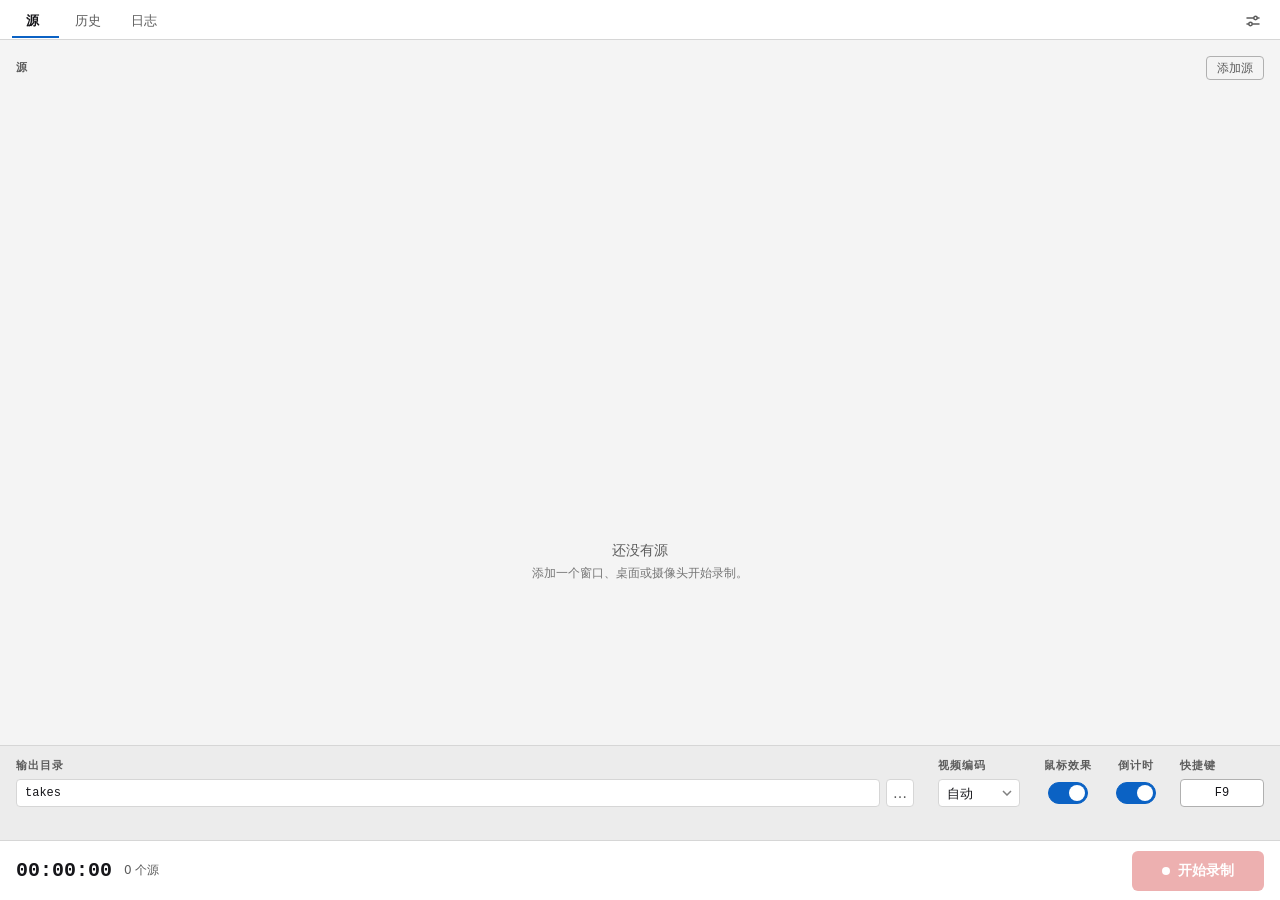
==== crates/takekit-gui/ui/index.html @ e5b91e58 "feat: countdown, hotkey and language/theme settings, review fixes Recording flow - Split a take into" ====
<!doctype html>
<html lang="zh-CN">
  <head>
    <meta charset="utf-8" />
    <title>TakeKit</title>
    <script>
      // Rust seeds the chosen palette before the page loads, so an explicit
      // light/dark does not paint the other one for a frame first. "auto" is
      // left to the stylesheets' media query.
      if (window.__TAKEKIT_THEME__) {
        document.documentElement.dataset.theme = window.__TAKEKIT_THEME__;
      }
    </script>
    <link rel="stylesheet" href="style.css" />
    <script>
      // PROBE-ONLY: proves the HTML asset itself was served and parsed.
      (function () {
        var send = function (stage) {
          try {
            if (window.__TAURI__ && window.__TAURI__.core) {
              window.__TAURI__.core.invoke("ui_ping", { stage: stage });
            }
          } catch (e) {}
        };
        send("html-head");
        window.addEventListener("DOMContentLoaded", function () {
          send("dom-ready");
        });
        window.addEventListener("error", function (ev) {
          send("js-error:" + (ev.message || "?").slice(0, 120));
        });
      })();
    </script>
  </head>
  <body>
    <!-- The Chinese text in this file is the fallback: it is what a page shows
         if i18n.js never runs, and what `data-i18n` replaces on load. -->
    <nav class="tabs" role="tablist" aria-label="面板" data-i18n-aria="tabs.aria">
      <button
        class="tab"
        id="tab-sources"
        type="button"
        role="tab"
        aria-selected="true"
        aria-controls="pane-sources"
      >
        <span data-i18n="tab.sources">源</span><span class="count" id="count"></span>
      </button>
      <button
        class="tab"
        id="tab-history"
        type="button"
        role="tab"
        aria-selected="false"
        aria-controls="pane-history"
        data-i18n="tab.history"
      >
        历史
      </button>
      <button
        class="tab"
        id="tab-log"
        type="button"
        role="tab"
        aria-selected="false"
        aria-controls="pane-log"
        data-i18n="tab.log"
      >
        日志
      </button>
      <button
        class="gear"
        id="settings-btn"
        type="button"
        aria-haspopup="true"
        aria-expanded="false"
        aria-controls="settings"
        title="设置"
        data-i18n-title="settings.open"
      >
        <svg viewBox="0 0 16 16" fill="none" stroke="currentColor" stroke-width="1.5" stroke-linecap="round" aria-hidden="true">
          <path d="M2 5h6.5M12.5 5H14M2 11h1.5M7.5 11H14" />
          <circle cx="10.5" cy="5" r="1.7" />
          <circle cx="5.5" cy="11" r="1.7" />
        </svg>
      </button>
    </nav>

    <section class="pane" id="pane-sources" role="tabpanel" aria-labelledby="tab-sources">
      <div class="section-head">
        <h2 class="section-title" id="sources-title" data-i18n="section.sources">源</h2>
        <button class="ghost" id="add-btn" type="button" data-i18n="sources.add">添加源</button>
      </div>
      <div id="source-list" class="source-list"></div>
      <div id="empty" class="empty">
        <p class="empty-title" data-i18n="sources.emptyTitle">还没有源</p>
        <p class="empty-hint" data-i18n="sources.emptyHint">
          添加一个窗口、桌面或摄像头开始录制。
        </p>
      </div>
    </section>

    <section class="pane hidden" id="pane-history" role="tabpanel" aria-labelledby="tab-history">
      <div class="section-head">
        <h2 class="section-title" data-i18n="section.history">历史</h2>
        <button class="ghost" id="history-clear" type="button" data-i18n="history.clear">
          清空…
        </button>
      </div>
      <div id="history-list" class="take-list"></div>
      <div id="history-empty" class="empty">
        <p class="empty-title" data-i18n="history.emptyTitle">还没有录制过</p>
        <p class="empty-hint" data-i18n="history.emptyHint">
          按 F9 或点「开始录制」，录完的那一段会出现在这里。
        </p>
      </div>
    </section>

    <section class="pane hidden" id="pane-log" role="tabpanel" aria-labelledby="tab-log">
      <div class="section-head">
        <h2 class="section-title" data-i18n="section.log">日志</h2>
        <button class="ghost" id="log-clear" type="button" data-i18n="history.clear">
          清空…
        </button>
      </div>
      <div id="log-list" class="take-list"></div>
      <div id="log-empty" class="empty">
        <p class="empty-title" data-i18n="log.emptyTitle">没有需要处理的事</p>
        <p class="empty-hint" data-i18n="log.emptyHint">
          源失效、编码失败这类问题会记在这里。
        </p>
      </div>
    </section>

    <section class="params" aria-labelledby="params-title">
      <h2 class="sr-only" id="params-title">参数</h2>

      <div class="field grow">
        <label for="out-path" data-i18n="params.out">输出目录</label>
        <div class="path-row">
          <input class="value mono" id="out-path" type="text" value="takes" spellcheck="false" />
          <button
            class="browse"
            id="out-browse"
            type="button"
            aria-label="选择输出目录"
            title="选择输出目录"
            data-i18n-aria="params.outPick"
            data-i18n-title="params.outPick"
          >
            …
          </button>
        </div>
      </div>

      <div class="field">
        <label for="encoder" data-i18n="params.encoder">视频编码</label>
        <select class="value" id="encoder">
          <option value="" data-i18n="params.encoderAuto">自动</option>
          <option value="nvenc">NVENC</option>
          <option value="qsv">QSV</option>
          <option value="amf">AMF</option>
          <option value="x264">libx264</option>
        </select>
      </div>

      <div class="field centered">
        <label
          for="marks-value"
          title="点击涟漪与拖动轨迹叠加到录制画面上"
          data-i18n-title="params.marksHint"
          data-i18n="params.marks"
          >鼠标效果</label
        >
        <input class="switch" id="marks-value" type="checkbox" role="switch" checked />
      </div>

      <div class="field centered">
        <label
          for="countdown-value"
          title="开始录制前的全屏倒计时。关掉后按 F9 直接开录，但开头 0.3–0.5 秒的动作不会进画面。"
          data-i18n-title="params.countdownHint"
          data-i18n="params.countdown"
          >倒计时</label
        >
        <input class="switch" id="countdown-value" type="checkbox" role="switch" checked />
      </div>

      <div class="field">
        <label for="hotkey-btn" data-i18n="params.hotkey">快捷键</label>
        <button
          class="chip"
          id="hotkey-btn"
          type="button"
          title="点击后按新的组合键"
          data-i18n-title="params.hotkeyHint"
        >
          F9
        </button>
        <!-- Reserved height in every state: the params row must not jump when
             the capture hint comes and goes. -->
        <span class="field-note" id="hotkey-note"></span>
      </div>
    </section>

    <footer class="bar">
      <span class="clock mono" id="clock">00:00:00</span>
      <span class="hint" id="hint">0 个源</span>
      <button class="rec" id="rec-btn" type="button" disabled data-i18n="bar.rec">开始录制</button>
    </footer>

    <div class="notice hidden" id="notice" role="status">
      <span class="dot warn" id="notice-dot"></span>
      <p id="notice-text"></p>
      <button
        class="notice-x"
        id="notice-x"
        type="button"
        title="关闭"
        data-i18n-title="notice.close"
      >
        ✕
      </button>
    </div>

    <div class="popover hidden" id="picker">
      <input
        class="search"
        id="picker-search"
        placeholder="搜索窗口或摄像头…"
        data-i18n-ph="picker.search"
        autocomplete="off"
      />
      <div class="picker-body" id="picker-body"></div>
    </div>

    <div class="popover settings hidden" id="settings" role="dialog" aria-label="设置"
         data-i18n-aria="settings.open">
      <div class="settings-group">
        <p class="settings-label" data-i18n="settings.language">语言</p>
        <div class="seg">
          <button type="button" data-lang="zh" aria-pressed="true">中文</button>
          <button type="button" data-lang="en" aria-pressed="false">English</button>
        </div>
      </div>
      <div class="settings-group">
        <p class="settings-label" data-i18n="settings.theme">主题</p>
        <div class="seg">
          <button type="button" data-theme-opt="auto" aria-pressed="true" data-i18n="settings.themeAuto">
            跟随系统
          </button>
          <button type="button" data-theme-opt="light" aria-pressed="false" data-i18n="settings.themeLight">
            浅色
          </button>
          <button type="button" data-theme-opt="dark" aria-pressed="false" data-i18n="settings.themeDark">
            深色
          </button>
        </div>
      </div>
      <p class="settings-note" data-i18n="settings.note">语言与主题立即生效，并记住到下次启动。</p>
    </div>

    <script src="shared.js"></script>
    <script src="i18n.js"></script>
    <script src="beep.js"></script>
    <script src="main.js"></script>
  </body>
</html>
---- crates/takekit-gui/ui/style.css ----
/* TakeKit panel — Minimalism & Swiss Style.
   Neutral ramp + a single accent, strong type hierarchy, geometric spacing on
   a 4/8 grid, restrained 160ms state transitions. Both themes are authored,
   not derived. */

:root {
  --tk-canvas: #f4f4f4;
  --tk-surface: #ffffff;
  --tk-sunken: #ececec;
  --tk-border: #d6d6d6;
  --tk-border-strong: #b0b0b0;
  --tk-text: #16161a;
  /* 4.5:1 on white: the old #8a8a8a was ~3.5:1, which reads as grey fuzz at
     13px (row meta, empty-state hints, log detail lines). */
  --tk-text-2: #5c5c5c;
  --tk-text-3: #767676;
  --tk-accent: #0b62c4;
  --tk-accent-fg: #ffffff;
  --tk-accent-soft: rgba(11, 98, 196, 0.12);
  --tk-rec: #ce1f1f;
  --tk-rec-fg: #ffffff;
  --tk-ok: #0e700e;
  --tk-ok-soft: rgba(14, 112, 14, 0.12);
  --tk-warn: #8a5300;
  --tk-radius-sm: 4px;
  --tk-radius-md: 6px;
  --tk-font-ui: "Segoe UI Variable Text", "Segoe UI", "Microsoft YaHei UI",
    system-ui, sans-serif;
  --tk-font-mono: "Cascadia Mono", Consolas, "Courier New", monospace;
  --tk-chevron: url("data:image/svg+xml,%3Csvg xmlns='http://www.w3.org/2000/svg' width='10' height='6'%3E%3Cpath d='M1 1l4 4 4-4' fill='none' stroke='%23808080' stroke-width='1.5'/%3E%3C/svg%3E");
  --tk-dur: 160ms;
  --tk-ease: cubic-bezier(0.2, 0, 0, 1);
}

/* `auto` follows the system; an explicit choice is an attribute on <html>
   (see shared.js applyTheme). The two blocks hold the same values because CSS
   has no way to share a declaration block between a media query and an
   attribute selector, and a `light-dark()` rewrite would take the entire
   palette down on a WebView2 runtime that predates it. */
@media (prefers-color-scheme: dark) {
  :root:not([data-theme="light"]) {
    --tk-canvas: #191919;
    --tk-surface: #232323;
    --tk-sunken: #2c2c2c;
    --tk-border: #3a3a3a;
    --tk-border-strong: #5a5a5a;
    --tk-text: #f2f2f2;
    --tk-text-2: #a6a6a6;
    /* Same reason as the light theme, on the dark surfaces. */
    --tk-text-3: #8f8f8f;
    --tk-accent: #4c9dff;
    --tk-accent-fg: #0a0a0a;
    --tk-accent-soft: rgba(76, 157, 255, 0.16);
    --tk-rec: #ff5f52;
    --tk-rec-fg: #1a0503;
    --tk-ok: #6ccb5f;
    --tk-ok-soft: rgba(108, 203, 95, 0.18);
    --tk-warn: #e8b339;
  }
}

:root[data-theme="dark"] {
  --tk-canvas: #191919;
  --tk-surface: #232323;
  --tk-sunken: #2c2c2c;
  --tk-border: #3a3a3a;
  --tk-border-strong: #5a5a5a;
  --tk-text: #f2f2f2;
  --tk-text-2: #a6a6a6;
  --tk-text-3: #8f8f8f;
  --tk-accent: #4c9dff;
  --tk-accent-fg: #0a0a0a;
  --tk-accent-soft: rgba(76, 157, 255, 0.16);
  --tk-rec: #ff5f52;
  --tk-rec-fg: #1a0503;
  --tk-ok: #6ccb5f;
  --tk-ok-soft: rgba(108, 203, 95, 0.18);
  --tk-warn: #e8b339;
}

* {
  box-sizing: border-box;
}

html,
body {
  height: 100%;
  margin: 0;
}

body {
  display: flex;
  flex-direction: column;
  background: var(--tk-canvas);
  color: var(--tk-text);
  font-family: var(--tk-font-ui);
  font-size: 13px;
  line-height: 1.45;
  overflow: hidden;
  user-select: none;
  position: relative;
}

@media (prefers-reduced-motion: reduce) {
  *,
  *::before,
  *::after {
    transition-duration: 0ms !important;
    animation-duration: 0ms !important;
  }
}

.mono {
  font-family: var(--tk-font-mono);
  font-variant-numeric: tabular-nums;
}

.ellipsis {
  overflow: hidden;
  white-space: nowrap;
  text-overflow: ellipsis;
}

.hidden {
  display: none !important;
}

.sr-only {
  position: absolute;
  width: 1px;
  height: 1px;
  margin: -1px;
  padding: 0;
  overflow: hidden;
  clip-path: inset(50%);
  white-space: nowrap;
}

button,
input,
select {
  font-family: inherit;
  font-size: 13px;
  color: inherit;
}

/* One visible-focus style for everything the keyboard can reach. */
:focus-visible {
  outline: 2px solid var(--tk-accent);
  outline-offset: 1px;
}

/* ── Type scale (Swiss: small caps labels against readable body) ────────── */

.section-title,
.field label {
  font-size: 11px;
  font-weight: 600;
  letter-spacing: 0.09em;
  text-transform: uppercase;
  color: var(--tk-text-2);
}

/* ── Tabs ───────────────────────────────────────────────────────────────── */

.tabs {
  flex: none;
  display: flex;
  gap: 2px;
  padding: 6px 12px 0;
  background: var(--tk-surface);
  border-bottom: 1px solid var(--tk-border);
}

.tab {
  position: relative;
  height: 32px;
  padding: 0 14px;
  margin-bottom: -1px;
  font-size: 13px;
  color: var(--tk-text-2);
  background: none;
  border: none;
  border-bottom: 2px solid transparent;
  cursor: pointer;
  transition: color var(--tk-dur) var(--tk-ease);
}

.tab:hover {
  color: var(--tk-text);
}

.tab[aria-selected="true"] {
  color: var(--tk-text);
  font-weight: 600;
  border-bottom-color: var(--tk-accent);
}

.tab .count {
  margin-left: 6px;
}

/* Something in that pane has not been looked at yet. Drawn as a dot rather
   than a badge: the count is already beside it. */
.tab.unread::after {
  content: "";
  position: absolute;
  top: 7px;
  right: 4px;
  width: 6px;
  height: 6px;
  border-radius: 50%;
  background: var(--tk-ok);
}

.tab.unread.warn::after {
  background: var(--tk-warn);
}

.tab.unread.error::after {
  background: var(--tk-rec);
}

/* ── Notice ─────────────────────────────────────────────────────────────── */
/* Pinned over everything, including the picker popover: it is a report, not
   part of the layout, and it never moves what is underneath it. */

.notice {
  position: fixed;
  top: 46px;
  right: 16px;
  z-index: 50;
  width: 440px;
  display: flex;
  align-items: flex-start;
  gap: 10px;
  padding: 10px 8px 10px 12px;
  background: var(--tk-surface);
  border: 1px solid var(--tk-border-strong);
  border-left: 3px solid var(--tk-warn);
  border-radius: 8px;
  box-shadow: 0 8px 28px rgba(0, 0, 0, 0.28);
  animation: notice-in var(--tk-dur) var(--tk-ease);
}

.notice.error {
  border-left-color: var(--tk-rec);
}

.notice p {
  flex: 1;
  min-width: 0;
  margin: 0;
  font-size: 12px;
  display: -webkit-box;
  -webkit-line-clamp: 3;
  -webkit-box-orient: vertical;
  overflow: hidden;
}

.notice .dot {
  margin-top: 4px;
}

.notice-x {
  flex: none;
  width: 20px;
  height: 20px;
  display: grid;
  place-items: center;
  font-size: 12px;
  line-height: 1;
  color: var(--tk-text-3);
  background: none;
  border: none;
  border-radius: var(--tk-radius-sm);
  cursor: pointer;
}

.notice-x:hover {
  background: var(--tk-sunken);
  color: var(--tk-text);
}

@keyframes notice-in {
  from {
    opacity: 0;
    transform: translateY(-6px);
  }
}

/* ── Sources ────────────────────────────────────────────────────────────── */

.pane {
  flex: 1;
  min-height: 0;
  display: flex;
  flex-direction: column;
  padding: 16px 16px 0;
}

.section-head {
  display: flex;
  align-items: center;
  gap: 8px;
  height: 24px;
  margin-bottom: 10px;
}

.section-head .section-title {
  margin: 0;
}

.count {
  font-family: var(--tk-font-mono);
  font-size: 11px;
  color: var(--tk-text-3);
}

.ghost {
  margin-left: auto;
  height: 24px;
  padding: 0 10px;
  font-size: 12px;
  color: var(--tk-text-2);
  background: transparent;
  border: 1px solid var(--tk-border-strong);
  border-radius: var(--tk-radius-sm);
  cursor: pointer;
  transition:
    border-color var(--tk-dur) var(--tk-ease),
    color var(--tk-dur) var(--tk-ease),
    background var(--tk-dur) var(--tk-ease);
}

.ghost:hover {
  border-color: var(--tk-text-2);
  color: var(--tk-text);
}

.ghost:active {
  background: var(--tk-sunken);
}

.source-list,
.take-list {
  flex: 1;
  min-height: 0;
  overflow-y: auto;
  display: flex;
  flex-direction: column;
  gap: 6px;
  padding-bottom: 16px;
}

.row {
  flex: none;
  height: 56px;
  display: flex;
  align-items: center;
  gap: 10px;
  padding: 0 12px;
  background: var(--tk-surface);
  border: 1px solid var(--tk-border);
  border-radius: var(--tk-radius-md);
  transition:
    border-color var(--tk-dur) var(--tk-ease),
    background var(--tk-dur) var(--tk-ease);
}

.row:hover {
  border-color: var(--tk-border-strong);
}

.dot {
  flex: none;
  width: 8px;
  height: 8px;
  border-radius: 50%;
  background: var(--tk-text-3);
}

.dot.ok {
  background: var(--tk-ok);
}

.dot.warn {
  background: var(--tk-warn);
  clip-path: polygon(0 0, 100% 0, 100% 100%, 50% 62%, 0 100%);
}

.dot.err {
  background: var(--tk-rec);
  clip-path: polygon(0 0, 100% 0, 100% 100%, 50% 62%, 0 100%);
}

.row-main {
  flex: 1;
  min-width: 0;
}

.row-name {
  font-size: 14px;
  font-weight: 500;
  overflow: hidden;
  white-space: nowrap;
  text-overflow: ellipsis;
}

.row-meta {
  font-family: var(--tk-font-mono);
  font-size: 11px;
  color: var(--tk-text-2);
  overflow: hidden;
  white-space: nowrap;
  text-overflow: ellipsis;
}

.row-remove {
  flex: none;
  width: 24px;
  height: 24px;
  padding: 0;
  font-size: 14px;
  line-height: 1;
  color: var(--tk-text-3);
  background: transparent;
  border: none;
  border-radius: var(--tk-radius-sm);
  cursor: pointer;
  transition:
    background var(--tk-dur) var(--tk-ease),
    color var(--tk-dur) var(--tk-ease);
}

.row-remove:hover {
  background: var(--tk-sunken);
  color: var(--tk-text);
}

.row-param {
  flex: none;
  height: 24px;
  padding: 0 20px 0 6px;
  font-size: 12px;
  color: var(--tk-text-2);
  background: var(--tk-canvas) var(--tk-chevron) no-repeat right 5px center;
  border: 1px solid var(--tk-border);
  border-radius: var(--tk-radius-sm);
  appearance: none;
  cursor: pointer;
  transition:
    border-color var(--tk-dur) var(--tk-ease),
    color var(--tk-dur) var(--tk-ease);
}

.row-param:hover {
  border-color: var(--tk-border-strong);
  color: var(--tk-text);
}

.row-param:focus-visible {
  outline-offset: -1px;
}

.empty {
  flex: 1;
  display: flex;
  flex-direction: column;
  align-items: center;
  justify-content: center;
  gap: 4px;
  padding-bottom: 32px;
  text-align: center;
}

.empty-title {
  margin: 0;
  font-size: 14px;
  font-weight: 500;
  color: var(--tk-text-2);
}

.empty-hint {
  margin: 0;
  font-size: 12px;
  color: var(--tk-text-3);
}

/* ── History rows ───────────────────────────────────────────────────────── */
/* The whole row is the button: the folder is what a click is for, and a row
   with one small target in it would not say so. */

.day {
  flex: none;
  margin: 8px 0 0;
  font-family: var(--tk-font-mono);
  font-size: 11px;
  letter-spacing: 0.04em;
  color: var(--tk-text-3);
}

.take-list .day:first-child {
  margin-top: 0;
}

.take {
  flex: none;
  width: 100%;
  display: flex;
  align-items: center;
  gap: 10px;
  padding: 7px 10px 7px 12px;
  font-family: inherit;
  font-size: 13px;
  color: var(--tk-text);
  text-align: left;
  background: var(--tk-surface);
  border: 1px solid var(--tk-border);
  border-radius: var(--tk-radius-md);
  cursor: pointer;
  transition:
    border-color var(--tk-dur) var(--tk-ease),
    background var(--tk-dur) var(--tk-ease);
}

.take:hover {
  border-color: var(--tk-border-strong);
}

.take:active {
  background: var(--tk-sunken);
}

.take:focus-visible {
  outline-offset: 1px;
}

.take.fresh {
  border-color: var(--tk-ok);
  box-shadow: 0 0 0 3px var(--tk-ok-soft);
}

.take .when,
.entry .when {
  flex: none;
  width: 44px;
  font-family: var(--tk-font-mono);
  font-size: 12px;
  font-variant-numeric: tabular-nums;
  color: var(--tk-text-2);
}

.take .stats {
  flex: none;
  font-family: var(--tk-font-mono);
  font-size: 11px;
  color: var(--tk-text-2);
  white-space: nowrap;
}

.take .path {
  flex: 1;
  min-width: 0;
  overflow: hidden;
  white-space: nowrap;
  text-overflow: ellipsis;
  font-family: var(--tk-font-mono);
  font-size: 11px;
  color: var(--tk-text-2);
}

.take .open {
  flex: none;
  width: 24px;
  height: 24px;
  display: grid;
  place-items: center;
  color: var(--tk-text-3);
  border-radius: var(--tk-radius-sm);
  transition:
    background var(--tk-dur) var(--tk-ease),
    color var(--tk-dur) var(--tk-ease);
}

.take:hover .open {
  background: var(--tk-accent-soft);
  color: var(--tk-accent);
}

.take .badge {
  flex: none;
  padding: 1px 5px;
  font-size: 10px;
  font-weight: 600;
  color: var(--tk-ok);
  background: var(--tk-ok-soft);
  border-radius: 3px;
}

/* ── Log rows ───────────────────────────────────────────────────────────── */

.entry {
  flex: none;
  display: flex;
  align-items: flex-start;
  gap: 10px;
  padding: 8px 12px;
  background: var(--tk-surface);
  border: 1px solid var(--tk-border);
  border-radius: var(--tk-radius-md);
  /* The reason is the part worth copying into a bug report. */
  user-select: text;
}

.entry .dot {
  margin-top: 5px;
}

.entry .body {
  flex: 1;
  min-width: 0;
}

.entry .what {
  font-size: 13px;
}

.entry .why {
  margin-top: 2px;
  font-family: var(--tk-font-mono);
  font-size: 11px;
  color: var(--tk-text-2);
  overflow-wrap: anywhere;
}

.entry .why a {
  margin-left: 6px;
  color: var(--tk-accent);
  text-decoration: none;
}

.entry .why a:hover {
  text-decoration: underline;
}

/* Shared disabled treatment: clearly non-interactive, never ambiguous. */
:disabled {
  opacity: 0.45;
  cursor: not-allowed;
}

/* ── Params ─────────────────────────────────────────────────────────────── */

.params {
  flex: none;
  display: flex;
  align-items: flex-start;
  gap: 24px;
  padding: 12px 16px 14px;
  background: var(--tk-sunken);
  border-top: 1px solid var(--tk-border);
}

.field {
  display: flex;
  flex-direction: column;
  gap: 5px;
  min-width: 0;
}

.field.grow {
  flex: 1;
}

.field input.value,
.field select.value {
  height: 28px;
  padding: 0 8px;
  color: var(--tk-text);
  background: var(--tk-surface);
  border: 1px solid var(--tk-border);
  border-radius: var(--tk-radius-sm);
  transition:
    border-color var(--tk-dur) var(--tk-ease),
    background var(--tk-dur) var(--tk-ease);
}

.field input.value.mono {
  font-family: var(--tk-font-mono);
  font-size: 12px;
}

.field input.value:hover,
.field select.value:hover {
  border-color: var(--tk-border-strong);
}

.field input.value:focus,
.field select.value:focus {
  outline-offset: -1px;
  border-color: transparent;
}

.field select.value {
  padding-right: 24px;
  appearance: none;
  background: var(--tk-surface) var(--tk-chevron) no-repeat right 7px center;
  cursor: pointer;
}

/* A label and its control narrower than it: centring the pair reads as one
   unit, where left-aligning leaves the control hanging off the label's left. */
.field.centered {
  align-items: center;
}

.field .switch {
  margin-top: 3px;
}

.path-row {
  display: flex;
  gap: 6px;
}

.path-row .value {
  flex: 1;
  min-width: 0;
}

.field button.browse {
  flex: none;
  width: 28px;
  height: 28px;
  padding: 0;
  font-size: 14px;
  line-height: 1;
  color: var(--tk-text-2);
  background: var(--tk-surface);
  border: 1px solid var(--tk-border);
  border-radius: var(--tk-radius-sm);
  cursor: pointer;
  transition:
    border-color var(--tk-dur) var(--tk-ease),
    color var(--tk-dur) var(--tk-ease);
}

.field button.browse:hover {
  border-color: var(--tk-border-strong);
  color: var(--tk-text);
}

/* ── Switch (click marks) ───────────────────────────────────────────────── */

.switch {
  appearance: none;
  position: relative;
  flex: none;
  width: 40px;
  height: 22px;
  margin: 0;
  background: var(--tk-sunken);
  border: 1px solid var(--tk-border-strong);
  border-radius: 11px;
  cursor: pointer;
  transition:
    background var(--tk-dur) var(--tk-ease),
    border-color var(--tk-dur) var(--tk-ease);
}

.switch::after {
  content: "";
  position: absolute;
  top: 2px;
  left: 2px;
  width: 16px;
  height: 16px;
  background: var(--tk-text-2);
  border-radius: 50%;
  transition:
    transform var(--tk-dur) var(--tk-ease),
    background var(--tk-dur) var(--tk-ease);
}

.switch:checked {
  background: var(--tk-accent);
  border-color: var(--tk-accent);
}

.switch:checked::after {
  background: var(--tk-accent-fg);
  transform: translateX(18px);
}

/* ── Status bar ─────────────────────────────────────────────────────────── */

.bar {
  flex: none;
  height: 60px;
  display: flex;
  align-items: center;
  gap: 12px;
  padding: 0 16px;
  background: var(--tk-surface);
  border-top: 1px solid var(--tk-border);
}

.clock {
  font-size: 20px;
  font-weight: 600;
  color: var(--tk-text);
}

.hint {
  font-size: 12px;
  color: var(--tk-text-2);
  overflow: hidden;
  white-space: nowrap;
  text-overflow: ellipsis;
}

.rec {
  display: inline-flex;
  align-items: center;
  gap: 8px;
  margin-left: auto;
  height: 40px;
  min-width: 132px;
  justify-content: center;
  padding: 0 18px;
  font-size: 14px;
  font-weight: 600;
  color: var(--tk-rec-fg);
  background: var(--tk-rec);
  border: none;
  border-radius: var(--tk-radius-md);
  cursor: pointer;
  transition: background var(--tk-dur) var(--tk-ease);
}

.rec::before {
  content: "";
  width: 8px;
  height: 8px;
  background: currentColor;
  border-radius: 50%;
}

.rec:hover:not(:disabled) {
  background: color-mix(in srgb, var(--tk-rec) 88%, var(--tk-text));
}

.rec:disabled {
  opacity: 0.35;
  cursor: not-allowed;
}

.rec.live::before {
  animation: rec-pulse 1.6s var(--tk-ease) infinite;
}

@keyframes rec-pulse {
  0%,
  100% {
    opacity: 1;
  }
  50% {
    opacity: 0.25;
  }
}

/* ── Picker popover ─────────────────────────────────────────────────────── */

.popover {
  position: absolute;
  top: 56px;
  right: 16px;
  width: 420px;
  max-height: 300px;
  display: flex;
  flex-direction: column;
  background: var(--tk-surface);
  border: 1px solid var(--tk-border-strong);
  border-radius: var(--tk-radius-md);
  box-shadow: 0 12px 32px rgba(0, 0, 0, 0.22);
  overflow: hidden;
  z-index: 10;
}

.search {
  flex: none;
  height: 36px;
  margin: 10px;
  padding: 0 10px;
  color: var(--tk-text);
  background: var(--tk-canvas);
  border: 1px solid var(--tk-border);
  border-radius: var(--tk-radius-sm);
}

.search:focus {
  outline-offset: -1px;
  border-color: transparent;
}

.picker-body {
  flex: 1;
  min-height: 0;
  overflow-y: auto;
  padding: 0 10px 10px;
}

.group-label {
  padding: 8px 4px 4px;
  font-size: 11px;
  font-weight: 600;
  letter-spacing: 0.09em;
  text-transform: uppercase;
  color: var(--tk-text-3);
}

.pick {
  width: 100%;
  display: flex;
  align-items: center;
  gap: 8px;
  padding: 8px;
  font-size: 13px;
  color: var(--tk-text);
  text-align: left;
  background: transparent;
  border: none;
  border-radius: var(--tk-radius-sm);
  cursor: pointer;
  transition: background var(--tk-dur) var(--tk-ease);
}

.pick:hover {
  background: var(--tk-canvas);
}

.pick:active {
  background: var(--tk-accent-soft);
}

.pick .name {
  flex: 1;
  min-width: 0;
  overflow: hidden;
  white-space: nowrap;
  text-overflow: ellipsis;
}

.pick .meta {
  flex: none;
  font-family: var(--tk-font-mono);
  font-size: 11px;
  color: var(--tk-text-3);
}

.pick.empty-row {
  color: var(--tk-text-3);
  cursor: default;
}

.pick.empty-row:hover {
  background: transparent;
}

/* ── Scrollbars ─────────────────────────────────────────────────────────── */

.source-list::-webkit-scrollbar,
.picker-body::-webkit-scrollbar {
  width: 10px;
}

.source-list::-webkit-scrollbar-thumb,
.picker-body::-webkit-scrollbar-thumb {
  background: var(--tk-border-strong);
  border: 3px solid transparent;
  background-clip: content-box;
  border-radius: 5px;
}

/* ── Settings entry (tab bar) ───────────────────────────────────────────── */

.gear {
  flex: none;
  align-self: center;
  width: 30px;
  height: 30px;
  margin: 0 0 3px auto;
  display: grid;
  place-items: center;
  color: var(--tk-text-2);
  background: none;
  border: none;
  border-radius: var(--tk-radius-sm);
  cursor: pointer;
  transition:
    background var(--tk-dur) var(--tk-ease),
    color var(--tk-dur) var(--tk-ease);
}

.gear:hover {
  color: var(--tk-text);
}

.gear[aria-expanded="true"] {
  background: var(--tk-sunken);
  color: var(--tk-text);
}

.gear svg {
  width: 16px;
  height: 16px;
}

/* ── Hotkey chip (params row) ───────────────────────────────────────────── */
/* Reads as a value, not a button: the only affordance is the cursor and the
   border, because the thing it holds is the point. */

.chip {
  height: 28px;
  min-width: 84px;
  padding: 0 10px;
  display: inline-flex;
  align-items: center;
  justify-content: center;
  font-family: var(--tk-font-mono);
  font-size: 12px;
  color: var(--tk-text);
  background: var(--tk-surface);
  border: 1px solid var(--tk-border-strong);
  border-radius: var(--tk-radius-sm);
  cursor: pointer;
  transition:
    border-color var(--tk-dur) var(--tk-ease),
    background var(--tk-dur) var(--tk-ease),
    color var(--tk-dur) var(--tk-ease);
}

.chip:hover {
  border-color: var(--tk-text-2);
}

.chip.capturing,
.chip.capturing:hover {
  border: 1px dashed var(--tk-accent);
  background: var(--tk-accent-soft);
  color: var(--tk-accent);
}

.chip.error {
  border-color: var(--tk-rec);
  color: var(--tk-rec);
}

.chip.ok {
  border-color: var(--tk-ok);
  color: var(--tk-ok);
}

/* Reserved even when empty: the params row keeps its height in every state. */
.field-note {
  height: 14px;
  font-size: 11px;
  line-height: 14px;
  color: var(--tk-text-3);
  white-space: nowrap;
}

/* ── Settings popover ───────────────────────────────────────────────────── */

.settings {
  display: block;
  top: 48px;
  right: 12px;
  width: 268px;
  max-height: none;
  padding: 14px;
}

.settings-group + .settings-group {
  margin-top: 14px;
}

.settings-label {
  margin: 0 0 6px;
  font-size: 11px;
  font-weight: 600;
  letter-spacing: 0.09em;
  text-transform: uppercase;
  color: var(--tk-text-3);
}

.seg {
  display: flex;
  border: 1px solid var(--tk-border-strong);
  border-radius: var(--tk-radius-sm);
  overflow: hidden;
}

.seg button {
  flex: 1;
  height: 28px;
  font-size: 12px;
  color: var(--tk-text-2);
  background: var(--tk-surface);
  border: none;
  border-right: 1px solid var(--tk-border);
  cursor: pointer;
  transition:
    background var(--tk-dur) var(--tk-ease),
    color var(--tk-dur) var(--tk-ease);
}

.seg button:last-child {
  border-right: 0;
}

.seg button:hover {
  background: var(--tk-sunken);
  color: var(--tk-text);
}

.seg button[aria-pressed="true"] {
  background: var(--tk-accent);
  color: var(--tk-accent-fg);
}

.settings-note {
  margin: 12px 0 0;
  font-size: 11px;
  color: var(--tk-text-3);
}
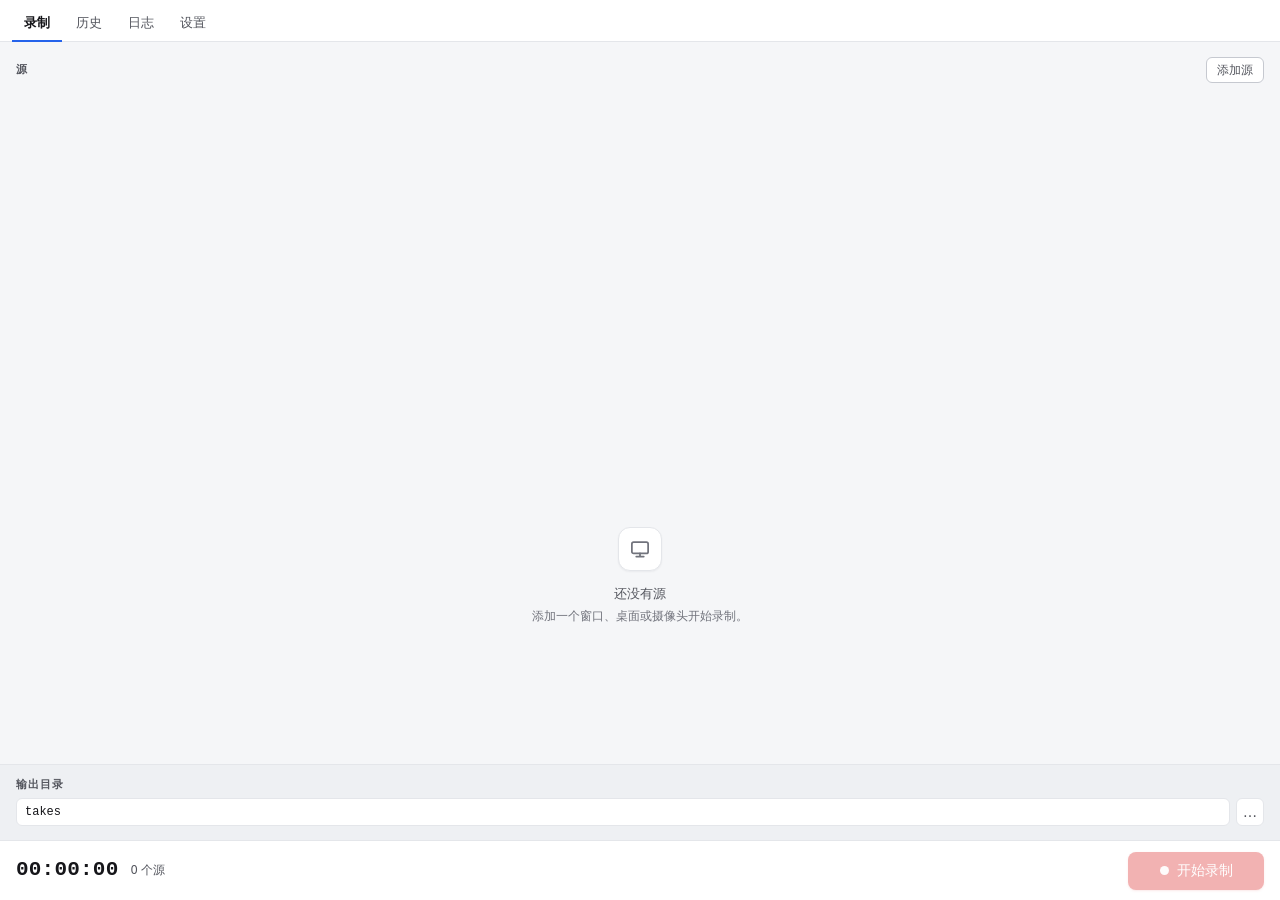
==== commit 14c1b29a: "feat: settings tab and panel restyle, minimized-window takes, serde fixes Move every take control in" ====
--- a/crates/takekit-gui/ui/index.html
+++ b/crates/takekit-gui/ui/index.html
@@ -32,7 +32,7 @@
       })();
     </script>
   </head>
-  <body>
+  <body data-tab="sources">
     <!-- The Chinese text in this file is the fallback: it is what a page shows
          if i18n.js never runs, and what `data-i18n` replaces on load. -->
     <nav class="tabs" role="tablist" aria-label="面板" data-i18n-aria="tabs.aria">
@@ -44,7 +44,7 @@
         aria-selected="true"
         aria-controls="pane-sources"
       >
-        <span data-i18n="tab.sources">源</span><span class="count" id="count"></span>
+        <span data-i18n="tab.sources">录制</span>
       </button>
       <button
         class="tab"
@@ -69,20 +69,15 @@
         日志
       </button>
       <button
-        class="gear"
-        id="settings-btn"
-        type="button"
-        aria-haspopup="true"
-        aria-expanded="false"
-        aria-controls="settings"
-        title="设置"
-        data-i18n-title="settings.open"
-      >
-        <svg viewBox="0 0 16 16" fill="none" stroke="currentColor" stroke-width="1.5" stroke-linecap="round" aria-hidden="true">
-          <path d="M2 5h6.5M12.5 5H14M2 11h1.5M7.5 11H14" />
-          <circle cx="10.5" cy="5" r="1.7" />
-          <circle cx="5.5" cy="11" r="1.7" />
-        </svg>
+        class="tab"
+        id="tab-settings"
+        type="button"
+        role="tab"
+        aria-selected="false"
+        aria-controls="pane-settings"
+        data-i18n="tab.settings"
+      >
+        设置
       </button>
     </nav>
 
@@ -93,6 +88,12 @@
       </div>
       <div id="source-list" class="source-list"></div>
       <div id="empty" class="empty">
+        <div class="mark" aria-hidden="true">
+          <svg viewBox="0 0 16 16" fill="none" stroke="currentColor" stroke-width="1.4">
+            <rect x="1.5" y="2.5" width="13" height="9" rx="1.4" />
+            <path d="M5 14h6M8 11.5V14" stroke-linecap="round" />
+          </svg>
+        </div>
         <p class="empty-title" data-i18n="sources.emptyTitle">还没有源</p>
         <p class="empty-hint" data-i18n="sources.emptyHint">
           添加一个窗口、桌面或摄像头开始录制。
@@ -102,13 +103,18 @@
 
     <section class="pane hidden" id="pane-history" role="tabpanel" aria-labelledby="tab-history">
       <div class="section-head">
-        <h2 class="section-title" data-i18n="section.history">历史</h2>
         <button class="ghost" id="history-clear" type="button" data-i18n="history.clear">
           清空…
         </button>
       </div>
       <div id="history-list" class="take-list"></div>
       <div id="history-empty" class="empty">
+        <div class="mark" aria-hidden="true">
+          <svg viewBox="0 0 16 16" fill="none" stroke="currentColor" stroke-width="1.4">
+            <circle cx="8" cy="8" r="5.5" />
+            <path d="M8 5.5V8l1.8 1.8" stroke-linecap="round" />
+          </svg>
+        </div>
         <p class="empty-title" data-i18n="history.emptyTitle">还没有录制过</p>
         <p class="empty-hint" data-i18n="history.emptyHint">
           按 F9 或点「开始录制」，录完的那一段会出现在这里。
@@ -118,13 +124,17 @@
 
     <section class="pane hidden" id="pane-log" role="tabpanel" aria-labelledby="tab-log">
       <div class="section-head">
-        <h2 class="section-title" data-i18n="section.log">日志</h2>
         <button class="ghost" id="log-clear" type="button" data-i18n="history.clear">
           清空…
         </button>
       </div>
       <div id="log-list" class="take-list"></div>
       <div id="log-empty" class="empty">
+        <div class="mark" aria-hidden="true">
+          <svg viewBox="0 0 16 16" fill="none" stroke="currentColor" stroke-width="1.4">
+            <path d="M3 4h10M3 8h10M3 12h6" stroke-linecap="round" />
+          </svg>
+        </div>
         <p class="empty-title" data-i18n="log.emptyTitle">没有需要处理的事</p>
         <p class="empty-hint" data-i18n="log.emptyHint">
           源失效、编码失败这类问题会记在这里。
@@ -132,74 +142,138 @@
       </div>
     </section>
 
+    <section
+      class="pane hidden"
+      id="pane-settings"
+      role="tabpanel"
+      aria-labelledby="tab-settings"
+    >
+      <div class="set-body">
+        <div class="set-group">
+          <p class="set-label" data-i18n="settings.capture">采集与编码</p>
+          <div class="set-row">
+            <div class="txt">
+              <label class="title" for="backend" data-i18n="params.backend">采集方式</label>
+            </div>
+            <div class="ctl">
+              <select class="value" id="backend">
+                <option value="windows" data-i18n="params.backendWindows">
+                  Windows API（后台窗口可录）
+                </option>
+                <option value="ffmpeg" data-i18n="params.backendFfmpeg">ffmpeg</option>
+              </select>
+            </div>
+          </div>
+          <div class="set-row">
+            <div class="txt">
+              <label class="title" for="encoder" data-i18n="params.encoder">视频编码</label>
+            </div>
+            <div class="ctl">
+              <select class="value" id="encoder">
+                <option value="" data-i18n="params.encoderAuto">自动</option>
+                <option value="nvenc">NVENC</option>
+                <option value="qsv">QSV</option>
+                <option value="amf">AMF</option>
+                <option value="x264">libx264</option>
+              </select>
+            </div>
+          </div>
+        </div>
+        <div class="set-group">
+          <p class="set-label" data-i18n="settings.recording">录制行为</p>
+          <div class="set-row">
+            <div class="txt">
+              <label class="title" for="marks-value" data-i18n="params.marks">鼠标效果</label>
+              <span class="hint" data-i18n="params.marksHint"></span>
+            </div>
+            <div class="ctl">
+              <input class="switch" id="marks-value" type="checkbox" role="switch" checked />
+            </div>
+          </div>
+          <div class="set-row">
+            <div class="txt">
+              <label class="title" for="countdown-value" data-i18n="params.countdown">倒计时</label>
+              <span class="hint" data-i18n="params.countdownHint"></span>
+            </div>
+            <div class="ctl">
+              <input class="switch" id="countdown-value" type="checkbox" role="switch" checked />
+            </div>
+          </div>
+          <div class="set-row">
+            <div class="txt">
+              <label class="title" for="raise-value" data-i18n="params.raise">窗口置前</label>
+              <span class="hint" data-i18n="params.raiseHint"></span>
+            </div>
+            <div class="ctl">
+              <input class="switch" id="raise-value" type="checkbox" role="switch" />
+            </div>
+          </div>
+          <div class="set-row">
+            <div class="txt">
+              <label class="title" for="hotkey-btn" data-i18n="params.hotkey">快捷键</label>
+              <!-- The capture hint comes and goes in this slot; its height is
+                   reserved so the row list never jumps. -->
+              <span class="hint" id="hotkey-note" data-i18n="params.hotkeyHint"></span>
+            </div>
+            <div class="ctl">
+              <button class="chip" id="hotkey-btn" type="button">F9</button>
+            </div>
+          </div>
+        </div>
+        <div class="set-group">
+          <p class="set-label" data-i18n="settings.interface">界面</p>
+          <div class="set-row">
+            <div class="txt">
+              <label class="title" for="lang-select" data-i18n="settings.language">语言</label>
+            </div>
+            <div class="ctl">
+              <!-- Dropdown like 采集方式 (2026-10-20): the seg block was the
+                   one shape on the page that looked foreign. Language names
+                   stay in their own language on purpose. -->
+              <select class="value" id="lang-select">
+                <option value="zh">中文</option>
+                <option value="en">English</option>
+              </select>
+            </div>
+          </div>
+          <div class="set-row">
+            <div class="txt">
+              <label class="title" for="theme-select" data-i18n="settings.theme">主题</label>
+            </div>
+            <div class="ctl">
+              <select class="value" id="theme-select">
+                <option value="auto" data-i18n="settings.themeAuto">跟随系统</option>
+                <option value="light" data-i18n="settings.themeLight">浅色</option>
+                <option value="dark" data-i18n="settings.themeDark">深色</option>
+              </select>
+            </div>
+          </div>
+        </div>
+        <p class="set-note" data-i18n="settings.note">各项设置立即生效，并记住到下次启动。</p>
+      </div>
+    </section>
+
     <section class="params" aria-labelledby="params-title">
       <h2 class="sr-only" id="params-title">参数</h2>
 
-      <div class="field grow">
-        <label for="out-path" data-i18n="params.out">输出目录</label>
-        <div class="path-row">
-          <input class="value mono" id="out-path" type="text" value="takes" spellcheck="false" />
-          <button
-            class="browse"
-            id="out-browse"
-            type="button"
-            aria-label="选择输出目录"
-            title="选择输出目录"
-            data-i18n-aria="params.outPick"
-            data-i18n-title="params.outPick"
-          >
-            …
-          </button>
-        </div>
-      </div>
-
-      <div class="field">
-        <label for="encoder" data-i18n="params.encoder">视频编码</label>
-        <select class="value" id="encoder">
-          <option value="" data-i18n="params.encoderAuto">自动</option>
-          <option value="nvenc">NVENC</option>
-          <option value="qsv">QSV</option>
-          <option value="amf">AMF</option>
-          <option value="x264">libx264</option>
-        </select>
-      </div>
-
-      <div class="field centered">
-        <label
-          for="marks-value"
-          title="点击涟漪与拖动轨迹叠加到录制画面上"
-          data-i18n-title="params.marksHint"
-          data-i18n="params.marks"
-          >鼠标效果</label
-        >
-        <input class="switch" id="marks-value" type="checkbox" role="switch" checked />
-      </div>
-
-      <div class="field centered">
-        <label
-          for="countdown-value"
-          title="开始录制前的全屏倒计时。关掉后按 F9 直接开录，但开头 0.3–0.5 秒的动作不会进画面。"
-          data-i18n-title="params.countdownHint"
-          data-i18n="params.countdown"
-          >倒计时</label
-        >
-        <input class="switch" id="countdown-value" type="checkbox" role="switch" checked />
-      </div>
-
-      <div class="field">
-        <label for="hotkey-btn" data-i18n="params.hotkey">快捷键</label>
-        <button
-          class="chip"
-          id="hotkey-btn"
-          type="button"
-          title="点击后按新的组合键"
-          data-i18n-title="params.hotkeyHint"
-        >
-          F9
-        </button>
-        <!-- Reserved height in every state: the params row must not jump when
-             the capture hint comes and goes. -->
-        <span class="field-note" id="hotkey-note"></span>
+      <div class="params-row">
+        <div class="field grow">
+          <label for="out-path" data-i18n="params.out">输出目录</label>
+          <div class="path-row">
+            <input class="value mono" id="out-path" type="text" value="takes" spellcheck="false" />
+            <button
+              class="browse"
+              id="out-browse"
+              type="button"
+              aria-label="选择输出目录"
+              title="选择输出目录"
+              data-i18n-aria="params.outPick"
+              data-i18n-title="params.outPick"
+            >
+              …
+            </button>
+          </div>
+        </div>
       </div>
     </section>
 
@@ -234,31 +308,6 @@
       <div class="picker-body" id="picker-body"></div>
     </div>
 
-    <div class="popover settings hidden" id="settings" role="dialog" aria-label="设置"
-         data-i18n-aria="settings.open">
-      <div class="settings-group">
-        <p class="settings-label" data-i18n="settings.language">语言</p>
-        <div class="seg">
-          <button type="button" data-lang="zh" aria-pressed="true">中文</button>
-          <button type="button" data-lang="en" aria-pressed="false">English</button>
-        </div>
-      </div>
-      <div class="settings-group">
-        <p class="settings-label" data-i18n="settings.theme">主题</p>
-        <div class="seg">
-          <button type="button" data-theme-opt="auto" aria-pressed="true" data-i18n="settings.themeAuto">
-            跟随系统
-          </button>
-          <button type="button" data-theme-opt="light" aria-pressed="false" data-i18n="settings.themeLight">
-            浅色
-          </button>
-          <button type="button" data-theme-opt="dark" aria-pressed="false" data-i18n="settings.themeDark">
-            深色
-          </button>
-        </div>
-      </div>
-      <p class="settings-note" data-i18n="settings.note">语言与主题立即生效，并记住到下次启动。</p>
-    </div>
 
     <script src="shared.js"></script>
     <script src="i18n.js"></script>
--- a/crates/takekit-gui/ui/style.css
+++ b/crates/takekit-gui/ui/style.css
@@ -4,32 +4,35 @@
    not derived. */
 
 :root {
-  --tk-canvas: #f4f4f4;
+  --tk-canvas: #f5f6f8;
   --tk-surface: #ffffff;
-  --tk-sunken: #ececec;
-  --tk-border: #d6d6d6;
-  --tk-border-strong: #b0b0b0;
+  --tk-sunken: #eef0f3;
+  --tk-border: #e4e6ea;
+  --tk-border-strong: #c6c9d0;
   --tk-text: #16161a;
   /* 4.5:1 on white: the old #8a8a8a was ~3.5:1, which reads as grey fuzz at
      13px (row meta, empty-state hints, log detail lines). */
-  --tk-text-2: #5c5c5c;
-  --tk-text-3: #767676;
-  --tk-accent: #0b62c4;
+  --tk-text-2: #54565e;
+  --tk-text-3: #71737c;
+  --tk-accent: #2563eb;
   --tk-accent-fg: #ffffff;
-  --tk-accent-soft: rgba(11, 98, 196, 0.12);
-  --tk-rec: #ce1f1f;
+  --tk-accent-soft: rgba(37, 99, 235, 0.1);
+  --tk-rec: #dc2626;
   --tk-rec-fg: #ffffff;
   --tk-ok: #0e700e;
   --tk-ok-soft: rgba(14, 112, 14, 0.12);
   --tk-warn: #8a5300;
-  --tk-radius-sm: 4px;
-  --tk-radius-md: 6px;
+  --tk-radius-sm: 6px;
+  --tk-radius-md: 8px;
   --tk-font-ui: "Segoe UI Variable Text", "Segoe UI", "Microsoft YaHei UI",
     system-ui, sans-serif;
   --tk-font-mono: "Cascadia Mono", Consolas, "Courier New", monospace;
   --tk-chevron: url("data:image/svg+xml,%3Csvg xmlns='http://www.w3.org/2000/svg' width='10' height='6'%3E%3Cpath d='M1 1l4 4 4-4' fill='none' stroke='%23808080' stroke-width='1.5'/%3E%3C/svg%3E");
   --tk-dur: 160ms;
   --tk-ease: cubic-bezier(0.2, 0, 0, 1);
+  /* Two steps of elevation: cards lift off the canvas, hover lifts a card. */
+  --tk-shadow-1: 0 1px 2px rgba(16, 24, 40, 0.05);
+  --tk-shadow-2: 0 2px 8px rgba(16, 24, 40, 0.08);
 }
 
 /* `auto` follows the system; an explicit choice is an attribute on <html>
@@ -76,6 +79,8 @@
   --tk-ok: #6ccb5f;
   --tk-ok-soft: rgba(108, 203, 95, 0.18);
   --tk-warn: #e8b339;
+  --tk-shadow-1: 0 1px 2px rgba(0, 0, 0, 0.35);
+  --tk-shadow-2: 0 2px 8px rgba(0, 0, 0, 0.45);
 }
 
 * {
@@ -174,8 +179,9 @@
 
 .tab {
   position: relative;
-  height: 32px;
-  padding: 0 14px;
+  height: 36px;
+  padding: 0 12px;
+  font-weight: 500;
   margin-bottom: -1px;
   font-size: 13px;
   color: var(--tk-text-2);
@@ -196,12 +202,8 @@
   border-bottom-color: var(--tk-accent);
 }
 
-.tab .count {
-  margin-left: 6px;
-}
-
-/* Something in that pane has not been looked at yet. Drawn as a dot rather
-   than a badge: the count is already beside it. */
+/* Something in that pane has not been looked at yet. Drawn as a dot: a badge
+   would fight the plain tab label (no source count on the tab anymore). */
 .tab.unread::after {
   content: "";
   position: absolute;
@@ -319,11 +321,11 @@
 
 .ghost {
   margin-left: auto;
-  height: 24px;
+  height: 26px;
   padding: 0 10px;
   font-size: 12px;
   color: var(--tk-text-2);
-  background: transparent;
+  background: var(--tk-surface);
   border: 1px solid var(--tk-border-strong);
   border-radius: var(--tk-radius-sm);
   cursor: pointer;
@@ -353,16 +355,36 @@
   padding-bottom: 16px;
 }
 
+/* Icon tile: the source kind (desktop / window / camera) is readable at a
+   glance — before this, every row opened with the same grey dot. */
+.tile {
+  flex: none;
+  width: 34px;
+  height: 34px;
+  display: grid;
+  place-items: center;
+  border-radius: 8px;
+  background: var(--tk-accent-soft);
+  color: var(--tk-accent);
+}
+
+.tile svg {
+  width: 17px;
+  height: 17px;
+  display: block;
+}
+
 .row {
   flex: none;
-  height: 56px;
+  height: 58px;
   display: flex;
   align-items: center;
-  gap: 10px;
-  padding: 0 12px;
+  gap: 12px;
+  padding: 0 14px 0 10px;
   background: var(--tk-surface);
   border: 1px solid var(--tk-border);
   border-radius: var(--tk-radius-md);
+  box-shadow: var(--tk-shadow-1);
   transition:
     border-color var(--tk-dur) var(--tk-ease),
     background var(--tk-dur) var(--tk-ease);
@@ -370,6 +392,7 @@
 
 .row:hover {
   border-color: var(--tk-border-strong);
+  box-shadow: var(--tk-shadow-2);
 }
 
 .dot {
@@ -400,7 +423,7 @@
 }
 
 .row-name {
-  font-size: 14px;
+  font-size: 13px;
   font-weight: 500;
   overflow: hidden;
   white-space: nowrap;
@@ -408,9 +431,12 @@
 }
 
 .row-meta {
-  font-family: var(--tk-font-mono);
-  font-size: 11px;
-  color: var(--tk-text-2);
+  /* UI font with tabular figures, not mono: the line mixes prose and numbers
+     and mono made the prose part read like a log dump. */
+  font-family: inherit;
+  font-size: 11.5px;
+  font-variant-numeric: tabular-nums;
+  color: var(--tk-text-3);
   overflow: hidden;
   white-space: nowrap;
   text-overflow: ellipsis;
@@ -434,19 +460,22 @@
 }
 
 .row-remove:hover {
-  background: var(--tk-sunken);
-  color: var(--tk-text);
+  background: rgba(220, 38, 38, 0.08);
+  color: var(--tk-rec);
 }
 
 .row-param {
   flex: none;
-  height: 24px;
-  padding: 0 20px 0 6px;
-  font-size: 12px;
+  height: 26px;
+  padding: 0 22px 0 8px;
+  font-size: 11.5px;
   color: var(--tk-text-2);
-  background: var(--tk-canvas) var(--tk-chevron) no-repeat right 5px center;
+  background-color: transparent;
+  background-image: var(--tk-chevron);
+  background-repeat: no-repeat;
+  background-position: right 7px center;
   border: 1px solid var(--tk-border);
-  border-radius: var(--tk-radius-sm);
+  border-radius: 999px;
   appearance: none;
   cursor: pointer;
   transition:
@@ -457,6 +486,7 @@
 .row-param:hover {
   border-color: var(--tk-border-strong);
   color: var(--tk-text);
+  background-color: var(--tk-sunken);
 }
 
 .row-param:focus-visible {
@@ -474,16 +504,35 @@
   text-align: center;
 }
 
+.empty .mark {
+  width: 44px;
+  height: 44px;
+  margin: 0 auto 10px;
+  display: grid;
+  place-items: center;
+  border-radius: 12px;
+  background: var(--tk-surface);
+  border: 1px solid var(--tk-border);
+  color: var(--tk-text-3);
+  box-shadow: var(--tk-shadow-1);
+}
+
+.empty .mark svg {
+  width: 20px;
+  height: 20px;
+  display: block;
+}
+
 .empty-title {
   margin: 0;
-  font-size: 14px;
+  font-size: 13px;
   font-weight: 500;
   color: var(--tk-text-2);
 }
 
 .empty-hint {
   margin: 0;
-  font-size: 12px;
+  font-size: 11.5px;
   color: var(--tk-text-3);
 }
 
@@ -652,16 +701,43 @@
 
 /* ── Params ─────────────────────────────────────────────────────────────── */
 
+/* Both of these are the Record workspace's chrome (2026-10-20): on History /
+   Log / Settings they read as leftovers — an output path and a record button
+   for a pane the window is not showing. The transport bar stays while a take
+   is running, on any tab: the timer and the stop button must never be hidden
+   from the person recording. */
+body:not([data-tab="sources"]) .params {
+  display: none;
+}
+
+body:not([data-tab="sources"]):not(.recording) .bar {
+  display: none;
+}
+
+/* Two rows (layout plan A, 2026-10-20): the output path owns the first row
+   — widest and most-read field, never squeezed half-hidden by controls — and
+   nothing else is left: capture method, encoder, switches and the hotkey
+   chip all moved to the settings pane (2026-10-20). Only the output path
+   stays put — the one value to check before every take. */
 .params {
   flex: none;
   display: flex;
-  align-items: flex-start;
-  gap: 24px;
+  flex-direction: column;
+  align-items: stretch;
+  gap: 10px;
   padding: 12px 16px 14px;
   background: var(--tk-sunken);
   border-top: 1px solid var(--tk-border);
 }
 
+.params-row {
+  display: flex;
+  align-items: flex-start;
+  gap: 24px;
+  /* Long English option text must wrap, never push the hotkey out of sight. */
+  flex-wrap: wrap;
+}
+
 .field {
   display: flex;
   flex-direction: column;
@@ -674,7 +750,8 @@
 }
 
 .field input.value,
-.field select.value {
+.field select.value,
+.set-row select.value {
   height: 28px;
   padding: 0 8px;
   color: var(--tk-text);
@@ -692,17 +769,20 @@
 }
 
 .field input.value:hover,
-.field select.value:hover {
+.field select.value:hover,
+.set-row select.value:hover {
   border-color: var(--tk-border-strong);
 }
 
 .field input.value:focus,
-.field select.value:focus {
+.field select.value:focus,
+.set-row select.value:focus {
   outline-offset: -1px;
   border-color: transparent;
 }
 
-.field select.value {
+.field select.value,
+.set-row select.value {
   padding-right: 24px;
   appearance: none;
   background: var(--tk-surface) var(--tk-chevron) no-repeat right 7px center;
@@ -807,13 +887,15 @@
 }
 
 .clock {
-  font-size: 20px;
+  font-size: 21px;
   font-weight: 600;
+  letter-spacing: 0.01em;
   color: var(--tk-text);
+  font-variant-numeric: tabular-nums;
 }
 
 .hint {
-  font-size: 12px;
+  font-size: 11.5px;
   color: var(--tk-text-2);
   overflow: hidden;
   white-space: nowrap;
@@ -825,30 +907,40 @@
   align-items: center;
   gap: 8px;
   margin-left: auto;
-  height: 40px;
-  min-width: 132px;
+  height: 38px;
+  min-width: 136px;
   justify-content: center;
   padding: 0 18px;
-  font-size: 14px;
-  font-weight: 600;
+  font-size: 13.5px;
+  font-weight: 500;
   color: var(--tk-rec-fg);
   background: var(--tk-rec);
   border: none;
   border-radius: var(--tk-radius-md);
   cursor: pointer;
-  transition: background var(--tk-dur) var(--tk-ease);
+  box-shadow: 0 1px 2px color-mix(in srgb, var(--tk-rec) 28%, transparent);
+  transition:
+    background var(--tk-dur) var(--tk-ease),
+    box-shadow var(--tk-dur) var(--tk-ease),
+    transform var(--tk-dur) var(--tk-ease);
 }
 
 .rec::before {
   content: "";
-  width: 8px;
-  height: 8px;
+  width: 9px;
+  height: 9px;
   background: currentColor;
   border-radius: 50%;
+  opacity: 0.95;
 }
 
 .rec:hover:not(:disabled) {
   background: color-mix(in srgb, var(--tk-rec) 88%, var(--tk-text));
+}
+
+.rec:active:not(:disabled) {
+  transform: translateY(1px);
+  box-shadow: none;
 }
 
 .rec:disabled {
@@ -985,37 +1077,9 @@
 
 /* ── Settings entry (tab bar) ───────────────────────────────────────────── */
 
-.gear {
-  flex: none;
-  align-self: center;
-  width: 30px;
-  height: 30px;
-  margin: 0 0 3px auto;
-  display: grid;
-  place-items: center;
-  color: var(--tk-text-2);
-  background: none;
-  border: none;
-  border-radius: var(--tk-radius-sm);
-  cursor: pointer;
-  transition:
-    background var(--tk-dur) var(--tk-ease),
-    color var(--tk-dur) var(--tk-ease);
-}
-
-.gear:hover {
-  color: var(--tk-text);
-}
-
-.gear[aria-expanded="true"] {
-  background: var(--tk-sunken);
-  color: var(--tk-text);
-}
-
-.gear svg {
-  width: 16px;
-  height: 16px;
-}
+
+
+
 
 /* ── Hotkey chip (params row) ───────────────────────────────────────────── */
 /* Reads as a value, not a button: the only affordance is the cursor and the
@@ -1071,23 +1135,25 @@
   white-space: nowrap;
 }
 
-/* ── Settings popover ───────────────────────────────────────────────────── */
-
-.settings {
+/* ── Settings pane: one row component for every setting ─────────────────── */
+/* SetRow (2026-10-20 redesign): text column (title + optional hint) on the
+   left, value control in a right slot whose right edge is shared by all
+   eight rows. The old pane mixed "label + row" groups with full-width seg
+   blocks, which read as stapled together; groups are now three semantic
+   domains and every row has the same shape. */
+
+.set-body {
   display: block;
-  top: 48px;
-  right: 12px;
-  width: 268px;
-  max-height: none;
-  padding: 14px;
-}
-
-.settings-group + .settings-group {
-  margin-top: 14px;
-}
-
-.settings-label {
-  margin: 0 0 6px;
+  max-width: 470px;
+  padding: 4px 0 12px;
+}
+
+.set-group + .set-group {
+  margin-top: 16px;
+}
+
+.set-label {
+  margin: 0 0 8px;
   font-size: 11px;
   font-weight: 600;
   letter-spacing: 0.09em;
@@ -1095,42 +1161,65 @@
   color: var(--tk-text-3);
 }
 
-.seg {
-  display: flex;
-  border: 1px solid var(--tk-border-strong);
-  border-radius: var(--tk-radius-sm);
-  overflow: hidden;
-}
-
-.seg button {
+.set-row {
+  display: flex;
+  align-items: center;
+  gap: 16px;
+  min-height: 32px;
+  padding: 4px 0;
+}
+
+.set-row + .set-row {
+  margin-top: 4px;
+}
+
+.set-row .txt {
   flex: 1;
-  height: 28px;
-  font-size: 12px;
+  min-width: 0;
+}
+
+.set-row .title {
+  display: block;
+  margin: 0;
+  font-size: 12.5px;
+  font-weight: 400;
   color: var(--tk-text-2);
-  background: var(--tk-surface);
-  border: none;
-  border-right: 1px solid var(--tk-border);
+}
+
+/* A real label still toggles its control by click. */
+.set-row label.title {
   cursor: pointer;
-  transition:
-    background var(--tk-dur) var(--tk-ease),
-    color var(--tk-dur) var(--tk-ease);
-}
-
-.seg button:last-child {
-  border-right: 0;
-}
-
-.seg button:hover {
-  background: var(--tk-sunken);
-  color: var(--tk-text);
-}
-
-.seg button[aria-pressed="true"] {
-  background: var(--tk-accent);
-  color: var(--tk-accent-fg);
-}
-
-.settings-note {
+}
+
+/* Moved out of tooltips (2026-10-20): the long explanations are always
+   visible under the title. Height is reserved on every hint line — the
+   hotkey one comes and goes, and rows must not jump. */
+.set-row .hint {
+  display: block;
+  margin-top: 4px;
+  min-height: 15px;
+  font-size: 11px;
+  line-height: 1.35;
+  color: var(--tk-text-3);
+}
+
+.set-row .ctl {
+  flex: none;
+  display: flex;
+  align-items: center;
+  justify-content: flex-end;
+  gap: 8px;
+}
+
+
+.set-row select.value {
+  /* 300px, not the 250px of the mockup: with border-box + 24px chevron pad
+     the longest English option ("Windows API (records background windows)")
+     needs ~299px and ellipsised at 250. The label column keeps 154px. */
+  width: 300px;
+}
+
+.set-note {
   margin: 12px 0 0;
   font-size: 11px;
   color: var(--tk-text-3);
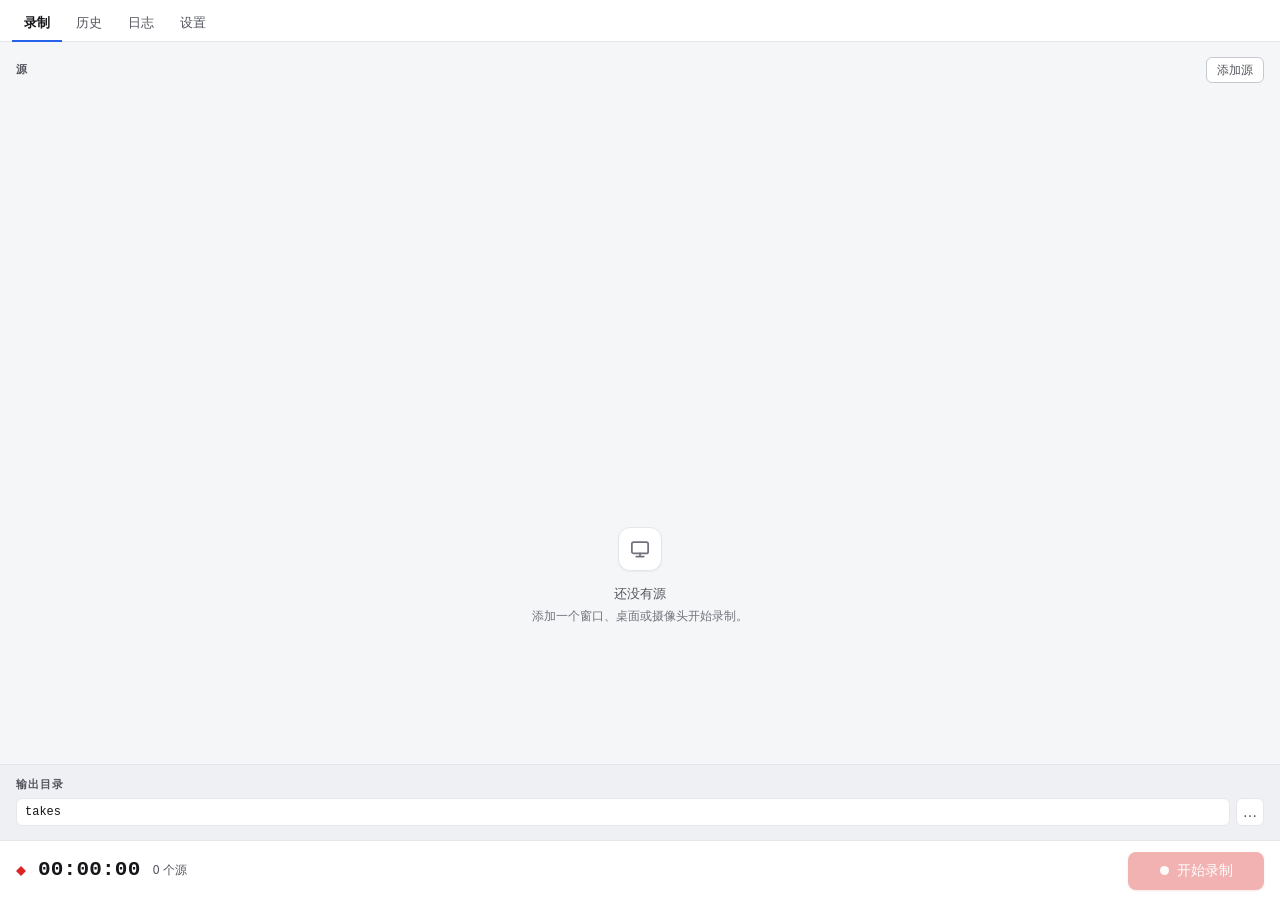
==== commit aba308f5: "feat: source editor with crop workspace, B4 stop checklist, multi-monitor and row redesign - source " ====
--- a/crates/takekit-gui/ui/index.html
+++ b/crates/takekit-gui/ui/index.html
@@ -201,6 +201,15 @@
           </div>
           <div class="set-row">
             <div class="txt">
+              <label class="title" for="finalize-value" data-i18n="params.finalizePanel">收尾面板</label>
+              <span class="hint" data-i18n="params.finalizePanelHint"></span>
+            </div>
+            <div class="ctl">
+              <input class="switch" id="finalize-value" type="checkbox" role="switch" checked />
+            </div>
+          </div>
+          <div class="set-row">
+            <div class="txt">
               <label class="title" for="raise-value" data-i18n="params.raise">窗口置前</label>
               <span class="hint" data-i18n="params.raiseHint"></span>
             </div>
@@ -278,10 +287,178 @@
     </section>
 
     <footer class="bar">
+      <!-- The failed state swaps the clock for a diamond and offers the log
+           (DESIGN §4.5): the reason stays one line with the whole text in
+           the title, and nothing is hidden behind the ellipsis. -->
+      <svg id="bar-fail-icon" class="fail-icon" viewBox="0 0 10 10" aria-hidden="true" hidden>
+        <path d="M5 0 10 5 5 10 0 5z" fill="currentColor" />
+      </svg>
       <span class="clock mono" id="clock">00:00:00</span>
       <span class="hint" id="hint">0 个源</span>
+      <button class="ghost flat" id="logs-btn" type="button" hidden data-i18n="bar.viewLogs">查看日志</button>
       <button class="rec" id="rec-btn" type="button" disabled data-i18n="bar.rec">开始录制</button>
     </footer>
+
+    <!-- ── The source editor ─────────────────────────────────────────────
+         One source, opened by clicking its row. Two layers: this card, and
+         the crop workspace that takes over the whole panel (a 4K frame needs
+         more room than a dialog has, and every edge nudge there is one source
+         pixel). Everything here is a draft until 保存. -->
+    <div class="modal hidden" id="editor" role="dialog" aria-modal="true" aria-labelledby="editor-title">
+      <div class="modal-card">
+        <header class="modal-head">
+          <span class="tile" id="editor-tile" aria-hidden="true"></span>
+          <div class="modal-title">
+            <h2 id="editor-title">源</h2>
+            <p id="editor-sub">1920 × 1080</p>
+          </div>
+          <button
+            class="modal-x"
+            id="editor-close"
+            type="button"
+            title="关闭"
+            data-i18n-title="editor.close"
+          >
+            ✕
+          </button>
+        </header>
+
+        <div class="modal-body">
+          <div class="pair">
+            <label class="field edit-field">
+              <span class="edit-key" data-i18n="row.fpsLabel">帧率</span>
+              <select class="value" id="editor-fps"></select>
+            </label>
+            <label class="field edit-field">
+              <span class="edit-key" data-i18n="row.qualityLabel">画质</span>
+              <select class="value" id="editor-quality"></select>
+            </label>
+          </div>
+
+          <div class="edit-section">
+            <p class="edit-label" data-i18n="editor.crop">裁剪</p>
+            <button class="thumb" id="editor-thumb" type="button">
+              <img id="editor-img" alt="" />
+              <span class="thumb-empty hidden" id="editor-thumb-empty"></span>
+              <span class="thumb-cta" data-i18n="editor.cropOpen">调整裁剪…</span>
+              <span class="thumb-badge mono" id="editor-size">—</span>
+            </button>
+          </div>
+        </div>
+
+        <footer class="modal-foot">
+          <span class="modal-note" id="editor-note"></span>
+          <button class="ghost flat" id="editor-cancel" type="button" data-i18n="editor.cancel">
+            取消
+          </button>
+          <button class="primary" id="editor-save" type="button" data-i18n="editor.save">
+            保存
+          </button>
+        </footer>
+      </div>
+    </div>
+
+    <!-- ── The crop workspace ────────────────────────────────────────────
+         Fills the panel. The picture pans and zooms; the four numbers stay in
+         source pixels, so a nudge is a nudge at 4K as much as at 720p. -->
+    <section class="crop hidden" id="crop" aria-labelledby="crop-title">
+      <header class="crop-head">
+        <span class="tile small" aria-hidden="true">
+          <svg viewBox="0 0 16 16" fill="none" stroke="currentColor" stroke-width="1.4">
+            <path d="M4.5 1.5v13M11.5 1.5v13M1.5 4.5h13M1.5 11.5h13" stroke-linecap="round" />
+          </svg>
+        </span>
+        <div class="crop-title">
+          <h2 id="crop-title" data-i18n="crop.title">裁剪</h2>
+          <p id="crop-sub">—</p>
+        </div>
+        <span class="badge" data-i18n="crop.oneToOne">1 px = 源 1 px</span>
+        <button class="ghost flat" id="crop-back" type="button" data-i18n="crop.back">返回</button>
+      </header>
+
+      <div class="crop-tools">
+        <div class="tool-group">
+          <button class="tool" id="zoom-out" type="button" title="缩小" data-i18n-title="crop.zoomOut">
+            <svg viewBox="0 0 16 16" fill="none" stroke="currentColor" stroke-width="1.5">
+              <path d="M3.5 8h9" stroke-linecap="round" />
+            </svg>
+          </button>
+          <span class="tool-value mono" id="zoom-value">100%</span>
+          <button class="tool" id="zoom-in" type="button" title="放大" data-i18n-title="crop.zoomIn">
+            <svg viewBox="0 0 16 16" fill="none" stroke="currentColor" stroke-width="1.5">
+              <path d="M3.5 8h9M8 3.5v9" stroke-linecap="round" />
+            </svg>
+          </button>
+        </div>
+        <div class="tool-group">
+          <button class="tool wide" id="view-fit" type="button" data-i18n="crop.fit">适应</button>
+          <button class="tool wide" id="view-one" type="button" data-i18n="crop.actual">1:1</button>
+          <button class="tool wide" id="view-reset" type="button" data-i18n="crop.reset">重置视图</button>
+        </div>
+        <div class="tool-group">
+          <button
+            class="tool wide"
+            id="tool-pan"
+            type="button"
+            aria-pressed="false"
+            data-i18n="crop.pan"
+          >
+            平移
+          </button>
+        </div>
+        <p class="tool-hint" data-i18n="crop.hint">滚轮缩放 · 空格拖动 · 方向键微调</p>
+      </div>
+
+      <div class="crop-stage" id="crop-stage" tabindex="0">
+        <div class="crop-plane" id="crop-plane">
+          <img class="crop-img" id="crop-img" alt="" draggable="false" />
+          <div class="crop-box" id="crop-box" tabindex="0">
+            <span class="crop-thirds" aria-hidden="true"></span>
+            <span class="crop-handle" data-edge="nw"></span>
+            <span class="crop-handle" data-edge="n"></span>
+            <span class="crop-handle" data-edge="ne"></span>
+            <span class="crop-handle" data-edge="e"></span>
+            <span class="crop-handle" data-edge="se"></span>
+            <span class="crop-handle" data-edge="s"></span>
+            <span class="crop-handle" data-edge="sw"></span>
+            <span class="crop-handle" data-edge="w"></span>
+          </div>
+        </div>
+        <p class="crop-none hidden" id="crop-none"></p>
+      </div>
+
+      <footer class="crop-foot">
+        <div class="edges">
+          <label class="edge">
+            <span class="edge-key" data-i18n="crop.top">上</span>
+            <input class="edge-input mono" id="edge-top" type="number" min="0" step="1" />
+            <span class="edge-unit">px</span>
+          </label>
+          <label class="edge">
+            <span class="edge-key" data-i18n="crop.bottom">下</span>
+            <input class="edge-input mono" id="edge-bottom" type="number" min="0" step="1" />
+            <span class="edge-unit">px</span>
+          </label>
+          <label class="edge">
+            <span class="edge-key" data-i18n="crop.left">左</span>
+            <input class="edge-input mono" id="edge-left" type="number" min="0" step="1" />
+            <span class="edge-unit">px</span>
+          </label>
+          <label class="edge">
+            <span class="edge-key" data-i18n="crop.right">右</span>
+            <input class="edge-input mono" id="edge-right" type="number" min="0" step="1" />
+            <span class="edge-unit">px</span>
+          </label>
+        </div>
+        <div class="crop-out">
+          <span class="crop-out-key" data-i18n="crop.output">输出</span>
+          <span class="crop-out-value mono" id="crop-output">—</span>
+        </div>
+        <button class="ghost flat" id="crop-clear" type="button" data-i18n="crop.clear">
+          恢复全幅
+        </button>
+      </footer>
+    </section>
 
     <div class="notice hidden" id="notice" role="status">
       <span class="dot warn" id="notice-dot"></span>
--- a/crates/takekit-gui/ui/style.css
+++ b/crates/takekit-gui/ui/style.css
@@ -395,6 +395,21 @@
   box-shadow: var(--tk-shadow-2);
 }
 
+/* The whole row is the button that opens its editor. */
+.row[role="button"] {
+  cursor: pointer;
+}
+
+.row:focus-visible {
+  outline: 2px solid var(--tk-accent);
+  outline-offset: 1px;
+}
+
+/* A take is running: the editor is off limits, and the row says so. */
+.row.busy {
+  cursor: default;
+}
+
 .dot {
   flex: none;
   width: 8px;
@@ -430,16 +445,27 @@
   text-overflow: ellipsis;
 }
 
-.row-meta {
-  /* UI font with tabular figures, not mono: the line mixes prose and numbers
-     and mono made the prose part read like a log dump. */
+/* The size column (2026-10-21 方案 A): source size, `→ cropped size` when a
+   crop is set. Right-aligned tabular figures in a fixed-width column, so the
+   sizes of every row line up and the column compares at a glance. The prose
+   that used to sit under the name is tooltip-only now (see the geo cell's
+   title) — the scanning lane holds numbers and nothing else. */
+.row-geo {
+  flex: none;
+  width: 160px;
+  text-align: right;
   font-family: inherit;
   font-size: 11.5px;
   font-variant-numeric: tabular-nums;
-  color: var(--tk-text-3);
+  color: var(--tk-text-2);
+  white-space: nowrap;
   overflow: hidden;
-  white-space: nowrap;
   text-overflow: ellipsis;
+}
+
+/* "—" when the size is not knowable yet (camera before its first frame). */
+.row-geo.dim {
+  color: var(--tk-text-3);
 }
 
 .row-remove {
@@ -464,33 +490,18 @@
   color: var(--tk-rec);
 }
 
-.row-param {
-  flex: none;
-  height: 26px;
-  padding: 0 22px 0 8px;
+/* What the row says about a source without opening it: frame rate and quality.
+   Read-only — the numbers are set in the editor, and two dropdowns with no
+   labels ("30", "Q20") had to be guessed at. Fixed width, right-aligned like
+   the size column: two numeric columns that stack down the list. */
+.row-summary {
+  flex: none;
+  width: 88px;
+  text-align: right;
   font-size: 11.5px;
+  font-variant-numeric: tabular-nums;
   color: var(--tk-text-2);
-  background-color: transparent;
-  background-image: var(--tk-chevron);
-  background-repeat: no-repeat;
-  background-position: right 7px center;
-  border: 1px solid var(--tk-border);
-  border-radius: 999px;
-  appearance: none;
-  cursor: pointer;
-  transition:
-    border-color var(--tk-dur) var(--tk-ease),
-    color var(--tk-dur) var(--tk-ease);
-}
-
-.row-param:hover {
-  border-color: var(--tk-border-strong);
-  color: var(--tk-text);
-  background-color: var(--tk-sunken);
-}
-
-.row-param:focus-visible {
-  outline-offset: -1px;
+  white-space: nowrap;
 }
 
 .empty {
@@ -637,6 +648,46 @@
   color: var(--tk-accent);
 }
 
+/* The row's trash. Armed (first click) turns it red: the second click then
+   deletes the take folder and the row together, so the red is the warning
+   that the next click is the irreversible one. */
+.take .row-del {
+  flex: none;
+  width: 24px;
+  height: 24px;
+  display: grid;
+  place-items: center;
+  padding: 0;
+  color: var(--tk-text-3);
+  background: transparent;
+  border: none;
+  border-radius: var(--tk-radius-sm);
+  cursor: pointer;
+  transition:
+    background var(--tk-dur) var(--tk-ease),
+    color var(--tk-dur) var(--tk-ease);
+}
+
+.take .row-del svg {
+  width: 15px;
+  height: 15px;
+  display: block;
+}
+
+.take .row-del:hover {
+  background: rgba(220, 38, 38, 0.08);
+  color: var(--tk-rec);
+}
+
+.take .row-del.armed {
+  background: var(--tk-rec);
+  color: var(--tk-rec-fg);
+}
+
+.take .row-del:focus-visible {
+  outline-offset: 1px;
+}
+
 .take .badge {
   flex: none;
   padding: 1px 5px;
@@ -900,6 +951,19 @@
   overflow: hidden;
   white-space: nowrap;
   text-overflow: ellipsis;
+}
+
+/* The failed state (DESIGN §4.5): a filled diamond in the clock's slot —
+   shape *and* text carry the state, never the color alone (§7 rule 3). */
+.fail-icon {
+  flex: none;
+  width: 10px;
+  height: 10px;
+  color: var(--tk-rec);
+}
+
+.hint.fail {
+  color: var(--tk-text);
 }
 
 .rec {
@@ -1224,3 +1288,671 @@
   font-size: 11px;
   color: var(--tk-text-3);
 }
+
+/* ── The source editor ──────────────────────────────────────────────────
+   Two layers, one visual language: the card below is the same surface,
+   border, radius and type scale the settings pane uses, and the workspace
+   behind it is the one place on the page with a dark neutral backdrop —
+   a picture is judged against grey, not against the panel's white. */
+
+.modal {
+  position: absolute;
+  inset: 0;
+  z-index: 30;
+  display: grid;
+  place-items: center;
+  background: rgba(12, 14, 20, 0.44);
+}
+
+.modal-card {
+  width: 468px;
+  max-height: calc(100% - 40px);
+  display: flex;
+  flex-direction: column;
+  background: var(--tk-surface);
+  border: 1px solid var(--tk-border);
+  border-radius: 12px;
+  box-shadow: 0 18px 48px rgba(10, 14, 22, 0.3);
+  overflow: hidden;
+}
+
+.modal-head {
+  display: flex;
+  align-items: center;
+  gap: 11px;
+  padding: 15px 15px 13px;
+  border-bottom: 1px solid var(--tk-border);
+}
+
+.modal-title {
+  flex: 1;
+  min-width: 0;
+}
+
+.modal-title h2 {
+  margin: 0;
+  font-size: 14.5px;
+  font-weight: 600;
+  line-height: 1.25;
+  white-space: nowrap;
+  overflow: hidden;
+  text-overflow: ellipsis;
+}
+
+.modal-title p {
+  margin: 2px 0 0;
+  font-size: 11.5px;
+  font-variant-numeric: tabular-nums;
+  color: var(--tk-text-3);
+}
+
+.modal-x {
+  flex: none;
+  width: 26px;
+  height: 26px;
+  padding: 0;
+  font-size: 12px;
+  line-height: 1;
+  color: var(--tk-text-3);
+  background: transparent;
+  border: none;
+  border-radius: var(--tk-radius-sm);
+  cursor: pointer;
+  transition:
+    background var(--tk-dur) var(--tk-ease),
+    color var(--tk-dur) var(--tk-ease);
+}
+
+.modal-x:hover {
+  background: var(--tk-sunken);
+  color: var(--tk-text);
+}
+
+.modal-body {
+  padding: 15px;
+  display: flex;
+  flex-direction: column;
+  gap: 15px;
+  /* The card is capped at the window height; on a short window the body is
+     what gives, not the footer's buttons. */
+  overflow-y: auto;
+}
+
+/* 帧率 / 画质: one row, half each. */
+.pair {
+  display: grid;
+  grid-template-columns: 1fr 1fr;
+  gap: 10px;
+}
+
+/* A real `.field` row (same as the settings pane's), so the select underneath
+   is the same 28px control with the same chevron and radius — the one thing
+   this adds is that it fills the half-row it sits in. */
+.edit-field {
+  gap: 6px;
+}
+
+.edit-key {
+  font-size: 11.5px;
+  color: var(--tk-text-2);
+}
+
+.edit-field select.value {
+  width: 100%;
+}
+
+.edit-section {
+  display: flex;
+  flex-direction: column;
+  gap: 8px;
+}
+
+.edit-label {
+  margin: 0;
+  font-size: 11px;
+  font-weight: 600;
+  letter-spacing: 0.04em;
+  color: var(--tk-text-3);
+}
+
+/* The crop entry point: a picture of what is being recorded, with the
+   current output size pinned to it. The whole thing is the button. */
+.thumb {
+  position: relative;
+  height: 168px;
+  width: 100%;
+  padding: 0;
+  /* Not the native button face: a disabled native button paints its own grey
+     over whatever background the author set, which turned the dark picture
+     area into a grey box whenever the source had no still. */
+  appearance: none;
+  -webkit-appearance: none;
+  border: 1px solid var(--tk-border);
+  border-radius: 10px;
+  background: #17181c;
+  overflow: hidden;
+  cursor: pointer;
+  transition:
+    border-color var(--tk-dur) var(--tk-ease),
+    box-shadow var(--tk-dur) var(--tk-ease);
+}
+
+.thumb:hover {
+  border-color: var(--tk-border-strong);
+  box-shadow: var(--tk-shadow-2);
+}
+
+/* No still, nothing to crop: the card still shows the picture area (that is
+   where the size badge lives) but it is not a button. */
+.thumb:disabled {
+  /* The global `:disabled` opacity would wash the dark picture area out to
+     grey and hide the reason text — this button is a picture, not a control,
+     so "off" is carried by the cursor and the missing CTA instead. */
+  opacity: 1;
+  cursor: default;
+  border-color: var(--tk-border);
+  box-shadow: none;
+}
+
+.thumb:disabled .thumb-cta {
+  display: none;
+}
+
+.thumb img {
+  display: block;
+  width: 100%;
+  height: 100%;
+  object-fit: contain;
+  -webkit-user-drag: none;
+}
+
+.thumb-empty {
+  position: absolute;
+  inset: 0;
+  display: grid;
+  place-items: center;
+  color: #9a9ca4;
+  font-size: 12px;
+}
+
+.thumb-cta {
+  position: absolute;
+  inset: 0;
+  display: grid;
+  place-items: center;
+  font-size: 12.5px;
+  font-weight: 500;
+  color: #fff;
+  background: rgba(10, 12, 16, 0.46);
+  padding: 6px 12px;
+  opacity: 0;
+  transition: opacity var(--tk-dur) var(--tk-ease);
+}
+
+.thumb:hover .thumb-cta,
+.thumb:focus-visible .thumb-cta {
+  opacity: 1;
+}
+
+.thumb-badge {
+  position: absolute;
+  left: 8px;
+  bottom: 8px;
+  padding: 2px 7px;
+  font-size: 11px;
+  border-radius: 999px;
+  background: rgba(0, 0, 0, 0.66);
+  color: #fff;
+}
+
+.modal-foot {
+  display: flex;
+  align-items: center;
+  gap: 8px;
+  padding: 12px 15px;
+  border-top: 1px solid var(--tk-border);
+}
+
+/* The note is the only thing here that can grow, so it is the only thing that
+   shrinks: without this a long source name squeezed 取消/保存 into two
+   one-character lines (2026-10-21 用户截图). */
+.modal-note {
+  margin-right: auto;
+  min-width: 0;
+  overflow: hidden;
+  white-space: nowrap;
+  text-overflow: ellipsis;
+  font-size: 11px;
+  color: var(--tk-text-3);
+}
+
+/* Every button that sits beside a growing note: the dialog's footer and the
+   crop workspace's, both. */
+.ghost.flat,
+.primary {
+  flex: none;
+  white-space: nowrap;
+}
+
+.primary {
+  height: 30px;
+  padding: 0 16px;
+  font-family: inherit;
+  font-size: 12.5px;
+  font-weight: 500;
+  color: var(--tk-accent-fg);
+  background: var(--tk-accent);
+  border: 1px solid transparent;
+  border-radius: var(--tk-radius-sm);
+  cursor: pointer;
+  transition: filter var(--tk-dur) var(--tk-ease);
+}
+
+.primary:hover {
+  filter: brightness(1.07);
+}
+
+.primary:disabled {
+  opacity: 0.5;
+  cursor: default;
+}
+
+/* `.ghost` carries `margin-left: auto` for the section header; inside a
+   footer the buttons sit next to each other instead. */
+.ghost.flat {
+  margin-left: 0;
+  height: 30px;
+}
+
+/* ── The crop workspace ─────────────────────────────────────────────────
+   Fills the panel. The stage is neutral dark in both themes: the picture's
+   edges are what the eye is judging, and a white surround biases that. */
+
+.crop {
+  position: absolute;
+  inset: 0;
+  z-index: 20;
+  display: flex;
+  flex-direction: column;
+  background: var(--tk-canvas);
+}
+
+.crop-head {
+  flex: none;
+  display: flex;
+  align-items: center;
+  gap: 10px;
+  height: 52px;
+  padding: 0 14px;
+  background: var(--tk-surface);
+  border-bottom: 1px solid var(--tk-border);
+}
+
+.tile.small {
+  width: 30px;
+  height: 30px;
+  border-radius: 7px;
+}
+
+.tile.small svg {
+  width: 15px;
+  height: 15px;
+}
+
+.crop-title {
+  flex: 1;
+  min-width: 0;
+}
+
+.crop-title h2 {
+  margin: 0;
+  font-size: 14px;
+  font-weight: 600;
+  line-height: 1.25;
+}
+
+.crop-title p {
+  margin: 1px 0 0;
+  font-size: 11px;
+  font-variant-numeric: tabular-nums;
+  color: var(--tk-text-3);
+}
+
+.badge {
+  flex: none;
+  height: 22px;
+  display: inline-flex;
+  align-items: center;
+  padding: 0 8px;
+  font-size: 11px;
+  color: var(--tk-text-2);
+  background: var(--tk-sunken);
+  border: 1px solid var(--tk-border);
+  border-radius: 999px;
+}
+
+.crop-tools {
+  flex: none;
+  display: flex;
+  align-items: center;
+  height: 44px;
+  padding: 0 14px;
+  background: var(--tk-surface);
+  border-bottom: 1px solid var(--tk-border);
+}
+
+.tool-group {
+  display: flex;
+  align-items: center;
+  gap: 2px;
+  padding-right: 12px;
+  margin-right: 12px;
+  border-right: 1px solid var(--tk-border);
+}
+
+/* The divider belongs between groups, not after the last one. */
+.tool-group:last-of-type {
+  padding-right: 0;
+  margin-right: 0;
+  border-right: none;
+}
+
+.tool {
+  height: 26px;
+  min-width: 26px;
+  padding: 0 7px;
+  display: inline-flex;
+  align-items: center;
+  justify-content: center;
+  gap: 5px;
+  font-family: inherit;
+  font-size: 12px;
+  color: var(--tk-text-2);
+  background: transparent;
+  border: 1px solid transparent;
+  border-radius: var(--tk-radius-sm);
+  cursor: pointer;
+  transition:
+    background var(--tk-dur) var(--tk-ease),
+    color var(--tk-dur) var(--tk-ease);
+}
+
+.tool:hover {
+  background: var(--tk-sunken);
+  color: var(--tk-text);
+}
+
+.tool[aria-pressed="true"] {
+  color: var(--tk-accent);
+  background: var(--tk-accent-soft);
+}
+
+.tool svg {
+  width: 14px;
+  height: 14px;
+  display: block;
+}
+
+.tool-value {
+  min-width: 44px;
+  text-align: center;
+  font-size: 11.5px;
+  color: var(--tk-text-2);
+}
+
+.tool-hint {
+  margin: 0 0 0 auto;
+  font-size: 11px;
+  color: var(--tk-text-3);
+}
+
+.crop-stage {
+  position: relative;
+  flex: 1;
+  min-height: 0;
+  overflow: hidden;
+  background: #17181c;
+  outline: none;
+  cursor: default;
+}
+
+.crop-stage.panning,
+.crop-stage.hand {
+  cursor: grab;
+}
+
+.crop-stage.panning {
+  cursor: grabbing;
+}
+
+.crop-plane {
+  position: absolute;
+  left: 0;
+  top: 0;
+  transform-origin: 0 0;
+}
+
+.crop-img {
+  display: block;
+  width: 100%;
+  height: 100%;
+  -webkit-user-drag: none;
+  user-select: none;
+  /* Fitting the whole picture in wants smoothing; zooming into it wants the
+     source's own pixels as blocks. The plane carries which one is in force
+     (`.pixelated` at zoom >= 1), because CSS cannot tell the two apart. */
+  image-rendering: auto;
+}
+
+.crop-plane.pixelated .crop-img {
+  image-rendering: pixelated;
+}
+
+/* The box dims everything outside itself with one absurd spread shadow —
+   cheaper and rounder than four shades, and it can never disagree with the
+   box about where the edge is. */
+.crop-box {
+  position: absolute;
+  outline: 1.5px solid #fff;
+  /* A black hairline under the dim, then the dim: the white edge alone
+     disappears against a white picture, and the edge is the whole point. */
+  box-shadow:
+    0 0 0 1px rgba(0, 0, 0, 0.6),
+    0 0 0 9999px rgba(8, 9, 12, 0.68);
+  cursor: move;
+}
+
+.crop-box:focus-visible {
+  outline: none;
+  box-shadow:
+    0 0 0 2px var(--tk-accent),
+    0 0 0 9999px rgba(8, 9, 12, 0.68);
+}
+
+.crop-box.limit {
+  outline-color: var(--tk-rec);
+}
+
+.crop-thirds {
+  position: absolute;
+  inset: 0;
+  pointer-events: none;
+  background-image:
+    repeating-linear-gradient(
+      to right,
+      rgba(255, 255, 255, 0.26) 0 1px,
+      transparent 1px 33.3333%
+    ),
+    repeating-linear-gradient(
+      to bottom,
+      rgba(255, 255, 255, 0.26) 0 1px,
+      transparent 1px 33.3333%
+    );
+}
+
+/* 16px of hit area around an 8px dot: WCAG target size, and still reads as
+   a handle rather than a button. */
+.crop-handle {
+  position: absolute;
+  width: 16px;
+  height: 16px;
+  margin: -8px;
+}
+
+.crop-handle::after {
+  content: "";
+  position: absolute;
+  left: 50%;
+  top: 50%;
+  width: 9px;
+  height: 9px;
+  margin: -4.5px;
+  background: #fff;
+  border-radius: 2px;
+  box-shadow: 0 0 0 1px rgba(0, 0, 0, 0.55);
+}
+
+/* A handle the keyboard has landed on says so on its dot. */
+.crop-handle:focus-visible {
+  outline: none;
+}
+
+.crop-handle:focus-visible::after {
+  box-shadow:
+    0 0 0 2px var(--tk-accent),
+    0 0 0 3px rgba(0, 0, 0, 0.5);
+}
+
+.crop-handle[data-edge="nw"] {
+  left: 0;
+  top: 0;
+  cursor: nwse-resize;
+}
+.crop-handle[data-edge="n"] {
+  left: 50%;
+  top: 0;
+  cursor: ns-resize;
+}
+.crop-handle[data-edge="ne"] {
+  left: 100%;
+  top: 0;
+  cursor: nesw-resize;
+}
+.crop-handle[data-edge="e"] {
+  left: 100%;
+  top: 50%;
+  cursor: ew-resize;
+}
+.crop-handle[data-edge="se"] {
+  left: 100%;
+  top: 100%;
+  cursor: nwse-resize;
+}
+.crop-handle[data-edge="s"] {
+  left: 50%;
+  top: 100%;
+  cursor: ns-resize;
+}
+.crop-handle[data-edge="sw"] {
+  left: 0;
+  top: 100%;
+  cursor: nesw-resize;
+}
+.crop-handle[data-edge="w"] {
+  left: 0;
+  top: 50%;
+  cursor: ew-resize;
+}
+
+.crop-none {
+  position: absolute;
+  inset: 0;
+  margin: 0;
+  display: grid;
+  place-items: center;
+  padding: 0 32px;
+  text-align: center;
+  color: #9a9ca4;
+  font-size: 12.5px;
+  /* A hint over an empty stage, not a layer: the crop box under it is still
+     draggable, and this must not swallow the clicks. */
+  pointer-events: none;
+}
+
+.crop-foot {
+  flex: none;
+  display: flex;
+  align-items: center;
+  gap: 14px;
+  height: 52px;
+  padding: 0 14px;
+  background: var(--tk-surface);
+  border-top: 1px solid var(--tk-border);
+}
+
+.edges {
+  flex: none;
+  display: flex;
+  align-items: center;
+  gap: 8px;
+}
+
+.edge {
+  display: flex;
+  align-items: center;
+  gap: 5px;
+}
+
+.edge-key {
+  font-size: 11.5px;
+  color: var(--tk-text-2);
+}
+
+.edge-input {
+  width: 58px;
+  height: 26px;
+  padding: 0 6px;
+  font-family: var(--tk-font-mono);
+  font-size: 12px;
+  text-align: right;
+  color: var(--tk-text);
+  background: var(--tk-surface);
+  border: 1px solid var(--tk-border-strong);
+  border-radius: var(--tk-radius-sm);
+  appearance: textfield;
+}
+
+.edge-input::-webkit-outer-spin-button,
+.edge-input::-webkit-inner-spin-button {
+  appearance: none;
+  margin: 0;
+}
+
+.edge-input:focus-visible {
+  border-color: var(--tk-accent);
+  outline: 2px solid var(--tk-accent-soft);
+  outline-offset: 0;
+}
+
+.edge-unit {
+  font-size: 10.5px;
+  color: var(--tk-text-3);
+}
+
+.crop-out {
+  margin-left: auto;
+  display: flex;
+  align-items: baseline;
+  gap: 6px;
+}
+
+.crop-out-key {
+  font-size: 11.5px;
+  color: var(--tk-text-2);
+}
+
+.crop-out-value {
+  font-size: 13px;
+  font-weight: 600;
+  font-variant-numeric: tabular-nums;
+}
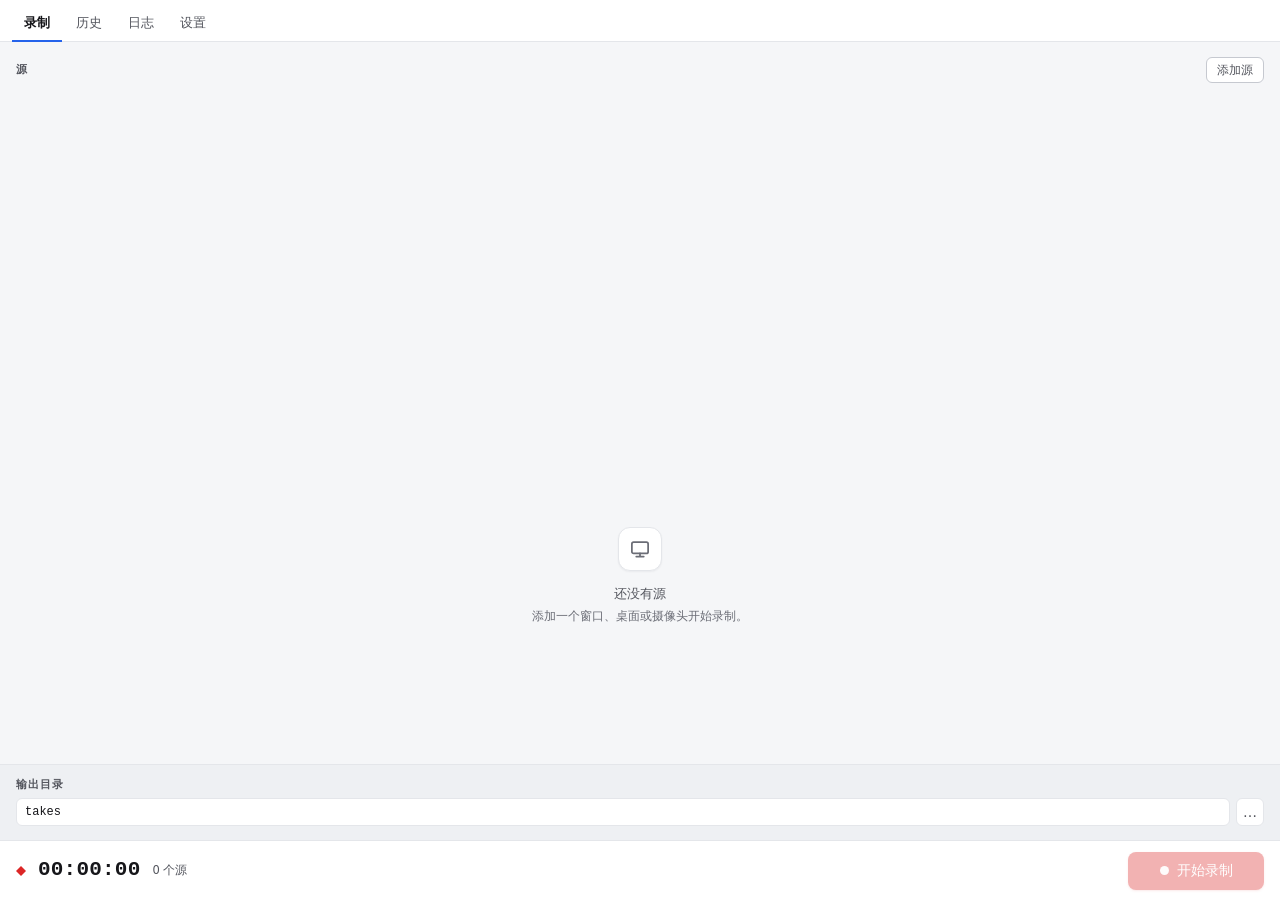
==== commit f27c232d: "feat(sound): 窗口与整机声音、窗口身份按 hwnd、源行列序重排 声音 - 桌面源也能录声音：Capture 分派 LoopbackTarget::ProcessTree(pid)（窗口）" ====
--- a/crates/takekit-gui/ui/index.html
+++ b/crates/takekit-gui/ui/index.html
@@ -124,7 +124,7 @@
 
     <section class="pane hidden" id="pane-log" role="tabpanel" aria-labelledby="tab-log">
       <div class="section-head">
-        <button class="ghost" id="log-clear" type="button" data-i18n="history.clear">
+        <button class="ghost" id="log-clear" type="button" data-i18n="log.clear">
           清空…
         </button>
       </div>
@@ -178,6 +178,34 @@
               </select>
             </div>
           </div>
+          <div class="set-row">
+            <div class="txt">
+              <label class="title" for="ffmpeg-path" data-i18n="params.ffmpegPath">ffmpeg 路径</label>
+              <span class="hint" data-i18n="params.ffmpegPathHint"></span>
+            </div>
+            <div class="ctl">
+              <div class="path-row">
+                <input
+                  class="value mono"
+                  id="ffmpeg-path"
+                  type="text"
+                  placeholder="PATH"
+                  spellcheck="false"
+                />
+                <button
+                  class="browse"
+                  id="ffmpeg-browse"
+                  type="button"
+                  aria-label="选择 ffmpeg 程序"
+                  title="选择 ffmpeg 程序"
+                  data-i18n-aria="params.ffmpegPick"
+                  data-i18n-title="params.ffmpegPick"
+                >
+                  …
+                </button>
+              </div>
+            </div>
+          </div>
         </div>
         <div class="set-group">
           <p class="set-label" data-i18n="settings.recording">录制行为</p>
@@ -255,6 +283,15 @@
                 <option value="light" data-i18n="settings.themeLight">浅色</option>
                 <option value="dark" data-i18n="settings.themeDark">深色</option>
               </select>
+            </div>
+          </div>
+          <div class="set-row">
+            <div class="txt">
+              <label class="title" for="control-value" data-i18n="settings.control">Agent 控制</label>
+              <span class="hint" data-i18n="settings.controlHint"></span>
+            </div>
+            <div class="ctl">
+              <input class="switch" id="control-value" type="checkbox" role="switch" checked />
             </div>
           </div>
         </div>
@@ -335,6 +372,16 @@
             </label>
           </div>
 
+          <div class="set-row hidden" id="editor-sound-row">
+            <div class="txt">
+              <label class="title" for="editor-sound" data-i18n="editor.sound">窗口的声音</label>
+              <span class="hint" data-i18n="editor.soundHint"></span>
+            </div>
+            <div class="ctl">
+              <input class="switch" id="editor-sound" type="checkbox" role="switch" />
+            </div>
+          </div>
+
           <div class="edit-section">
             <p class="edit-label" data-i18n="editor.crop">裁剪</p>
             <button class="thumb" id="editor-thumb" type="button">
@@ -348,6 +395,9 @@
 
         <footer class="modal-foot">
           <span class="modal-note" id="editor-note"></span>
+          <button class="ghost flat hidden" id="editor-restore" type="button" data-i18n="editor.restoreWindow">
+            恢复窗口
+          </button>
           <button class="ghost flat" id="editor-cancel" type="button" data-i18n="editor.cancel">
             取消
           </button>
@@ -391,13 +441,13 @@
           </button>
         </div>
         <div class="tool-group">
-          <button class="tool wide" id="view-fit" type="button" data-i18n="crop.fit">适应</button>
-          <button class="tool wide" id="view-one" type="button" data-i18n="crop.actual">1:1</button>
-          <button class="tool wide" id="view-reset" type="button" data-i18n="crop.reset">重置视图</button>
+          <button class="tool" id="view-fit" type="button" data-i18n="crop.fit">适应</button>
+          <button class="tool" id="view-one" type="button" data-i18n="crop.actual">1:1</button>
+          <button class="tool" id="view-reset" type="button" data-i18n="crop.reset">重置视图</button>
         </div>
         <div class="tool-group">
           <button
-            class="tool wide"
+            class="tool"
             id="tool-pan"
             type="button"
             aria-pressed="false"
--- a/crates/takekit-gui/ui/style.css
+++ b/crates/takekit-gui/ui/style.css
@@ -13,7 +13,10 @@
   /* 4.5:1 on white: the old #8a8a8a was ~3.5:1, which reads as grey fuzz at
      13px (row meta, empty-state hints, log detail lines). */
   --tk-text-2: #54565e;
-  --tk-text-3: #71737c;
+  /* 4.77:1 on the canvas (#f5f6f8) and 5.16:1 on a surface — the previous
+     #71737c cleared 4.5 only against pure white and fell to 4.37 on the
+     canvas, which is where every hint and section label actually sits. */
+  --tk-text-3: #6b6d76;
   --tk-accent: #2563eb;
   --tk-accent-fg: #ffffff;
   --tk-accent-soft: rgba(37, 99, 235, 0.1);
@@ -490,14 +493,69 @@
   color: var(--tk-rec);
 }
 
+/* The row's speaker switch, the last cell before the ×. The icon is the state,
+   so the control stays quiet when the file has no sound; "on" is the only thing
+   on the row allowed to be accent-coloured, because it means the file is not
+   just a picture. */
+.row-sound {
+  flex: none;
+  width: 26px;
+  height: 26px;
+  display: inline-flex;
+  align-items: center;
+  justify-content: center;
+  padding: 0;
+  color: var(--tk-text-3);
+  background: transparent;
+  border: 1px solid transparent;
+  border-radius: 999px;
+  cursor: pointer;
+  transition:
+    background var(--tk-dur) var(--tk-ease),
+    color var(--tk-dur) var(--tk-ease);
+}
+
+/* The same cell where there is nothing to mute (a microphone *is* its sound, a
+   camera has no route to one). It keeps the column: the row packs from the
+   right, so a variable-width hole anywhere left of the size column would slide
+   the numbers a row at a time. Empty and unclickable, but not missing. */
+.row-sound-slot {
+  flex: none;
+  width: 26px;
+  height: 26px;
+}
+
+.row-sound svg {
+  width: 16px;
+  height: 16px;
+}
+
+.row-sound:hover {
+  background: var(--tk-sunken);
+  color: var(--tk-text-2);
+}
+
+.row-sound.on {
+  color: var(--tk-accent);
+  background: var(--tk-accent-soft);
+}
+
+.row-sound:disabled {
+  opacity: 0.45;
+  cursor: default;
+}
+
 /* What the row says about a source without opening it: frame rate and quality.
    Read-only — the numbers are set in the editor, and two dropdowns with no
-   labels ("30", "Q20") had to be guessed at. Fixed width, right-aligned like
-   the size column: two numeric columns that stack down the list. */
+   labels ("30", "Q20") had to be guessed at.
+
+   It hugs its own text. It used to be a fixed 88px holding a 58px string,
+   which parked 30px of dead air in the middle of the row: it read as
+   "1720×1392 ... gap ... 30fps" instead of one tight line. A fixed column buys
+   nothing here anyway — the trailing cells pin the right edge, so the digits
+   still line up down the list without reserving space for their worst case. */
 .row-summary {
   flex: none;
-  width: 88px;
-  text-align: right;
   font-size: 11.5px;
   font-variant-numeric: tabular-nums;
   color: var(--tk-text-2);
@@ -643,15 +701,20 @@
     color var(--tk-dur) var(--tk-ease);
 }
 
-.take:hover .open {
+/* Hovering the row says "this opens"; hovering the trash says "this deletes",
+   so the arrow must not light up over the trash — the two affordances answer
+   different clicks (`:has` is Chromium 105+, the WebView2 runtime is far past
+   that). */
+.take:hover:not(:has(.row-del:hover)) .open {
   background: var(--tk-accent-soft);
   color: var(--tk-accent);
 }
 
-/* The row's trash. Armed (first click) turns it red: the second click then
-   deletes the take folder and the row together, so the red is the warning
-   that the next click is the irreversible one. */
-.take .row-del {
+/* The row's trash (history takes and log entries). Armed (first click) turns
+   it red: the second click then deletes — for a take the folder and the row
+   together, for a log line just the row — so the red is the warning that the
+   next click is the one that means it. */
+.row-del {
   flex: none;
   width: 24px;
   height: 24px;
@@ -668,23 +731,23 @@
     color var(--tk-dur) var(--tk-ease);
 }
 
-.take .row-del svg {
+.row-del svg {
   width: 15px;
   height: 15px;
   display: block;
 }
 
-.take .row-del:hover {
+.row-del:hover {
   background: rgba(220, 38, 38, 0.08);
   color: var(--tk-rec);
 }
 
-.take .row-del.armed {
+.row-del.armed {
   background: var(--tk-rec);
   color: var(--tk-rec-fg);
 }
 
-.take .row-del:focus-visible {
+.row-del:focus-visible {
   outline-offset: 1px;
 }
 
@@ -800,9 +863,13 @@
   flex: 1;
 }
 
-.field input.value,
-.field select.value,
-.set-row select.value {
+/* One control style for both layouts that hold a `.value`: the editor's
+   `.field` (label above control) and the settings pane's `.set-row .ctl`
+   (label beside control). Listing them once through `:is()` is what keeps a
+   new container from silently getting the browser's own white input — which
+   is exactly what the ffmpeg path box did in the dark theme. */
+:is(.field, .set-row) input.value,
+:is(.field, .set-row) select.value {
   height: 28px;
   padding: 0 8px;
   color: var(--tk-text);
@@ -814,26 +881,23 @@
     background var(--tk-dur) var(--tk-ease);
 }
 
-.field input.value.mono {
+:is(.field, .set-row) input.value.mono {
   font-family: var(--tk-font-mono);
   font-size: 12px;
 }
 
-.field input.value:hover,
-.field select.value:hover,
-.set-row select.value:hover {
+:is(.field, .set-row) input.value:hover,
+:is(.field, .set-row) select.value:hover {
   border-color: var(--tk-border-strong);
 }
 
-.field input.value:focus,
-.field select.value:focus,
-.set-row select.value:focus {
+:is(.field, .set-row) input.value:focus,
+:is(.field, .set-row) select.value:focus {
   outline-offset: -1px;
   border-color: transparent;
 }
 
-.field select.value,
-.set-row select.value {
+:is(.field, .set-row) select.value {
   padding-right: 24px;
   appearance: none;
   background: var(--tk-surface) var(--tk-chevron) no-repeat right 7px center;
@@ -860,7 +924,10 @@
   min-width: 0;
 }
 
-.field button.browse {
+/* No `.field` prefix: the "…" pickers live in the settings pane's
+   `.set-row .ctl .path-row`, and the old `.field`-scoped rule never matched
+   them — leaving the browser's native button (unreadable in the dark theme). */
+button.browse {
   flex: none;
   width: 28px;
   height: 28px;
@@ -877,7 +944,7 @@
     color var(--tk-dur) var(--tk-ease);
 }
 
-.field button.browse:hover {
+button.browse:hover {
   border-color: var(--tk-border-strong);
   color: var(--tk-text);
 }
@@ -1115,6 +1182,23 @@
   color: var(--tk-text-3);
 }
 
+/* A camera registered but sending nothing (its host app is off). The meta
+   text says which host to start; the colour is the alarm. */
+.pick.no-signal .meta {
+  color: var(--tk-warn);
+}
+
+.pick.no-signal .meta::before {
+  content: "";
+  display: inline-block;
+  width: 6px;
+  height: 6px;
+  margin-right: 5px;
+  border-radius: 999px;
+  background: var(--tk-warn);
+  vertical-align: 1px;
+}
+
 .pick.empty-row {
   color: var(--tk-text-3);
   cursor: default;
@@ -1139,23 +1223,20 @@
   border-radius: 5px;
 }
 
-/* ── Settings entry (tab bar) ───────────────────────────────────────────── */
-
-
-
-
-
 /* ── Hotkey chip (params row) ───────────────────────────────────────────── */
 /* Reads as a value, not a button: the only affordance is the cursor and the
    border, because the thing it holds is the point. */
 
 .chip {
   height: 28px;
-  min-width: 84px;
-  padding: 0 10px;
+  /* 300px like `.set-row select.value`, so the row's control column lines up.
+     Left-aligned like a select's value too — a centred "F9" in a 300px box
+     reads as a label, not a value. */
+  width: 300px;
+  padding: 0 8px;
   display: inline-flex;
   align-items: center;
-  justify-content: center;
+  justify-content: flex-start;
   font-family: var(--tk-font-mono);
   font-size: 12px;
   color: var(--tk-text);
@@ -1471,6 +1552,11 @@
   inset: 0;
   display: grid;
   place-items: center;
+  /* The reason is a sentence, and English says it in twice the width of the
+     Chinese: without insets it ran past the right edge and lost its tail. */
+  padding: 18px 24px;
+  text-align: center;
+  line-height: 1.5;
   color: #9a9ca4;
   font-size: 12px;
 }
@@ -1494,6 +1580,30 @@
   opacity: 1;
 }
 
+/* The call to action covers the whole thumbnail; leaving the sentence visible
+   underneath it printed the two on top of each other. */
+.thumb:hover .thumb-empty,
+.thumb:focus-visible .thumb-empty {
+  opacity: 0;
+}
+
+/* No picture, no cropping (2026-10-23): a crop is four numbers against a frame
+   the user cannot see, and the state that has no picture — a minimized window —
+   is exactly where measuring blind goes wrong. The reason stays on screen
+   instead of being replaced by the hover invitation. */
+.thumb:disabled {
+  cursor: default;
+}
+
+.thumb:disabled .thumb-cta {
+  display: none;
+}
+
+.thumb:disabled:hover .thumb-empty,
+.thumb:disabled:focus-visible .thumb-empty {
+  opacity: 1;
+}
+
 .thumb-badge {
   position: absolute;
   left: 8px;
@@ -1771,6 +1881,13 @@
 
 .crop-box.limit {
   outline-color: var(--tk-rec);
+}
+
+/* Edges that leave nothing: the box covers the whole picture and is dashed,
+   because dragging it would not change what the file gets. */
+.crop-box.dropped {
+  outline-style: dashed;
+  cursor: default;
 }
 
 .crop-thirds {
